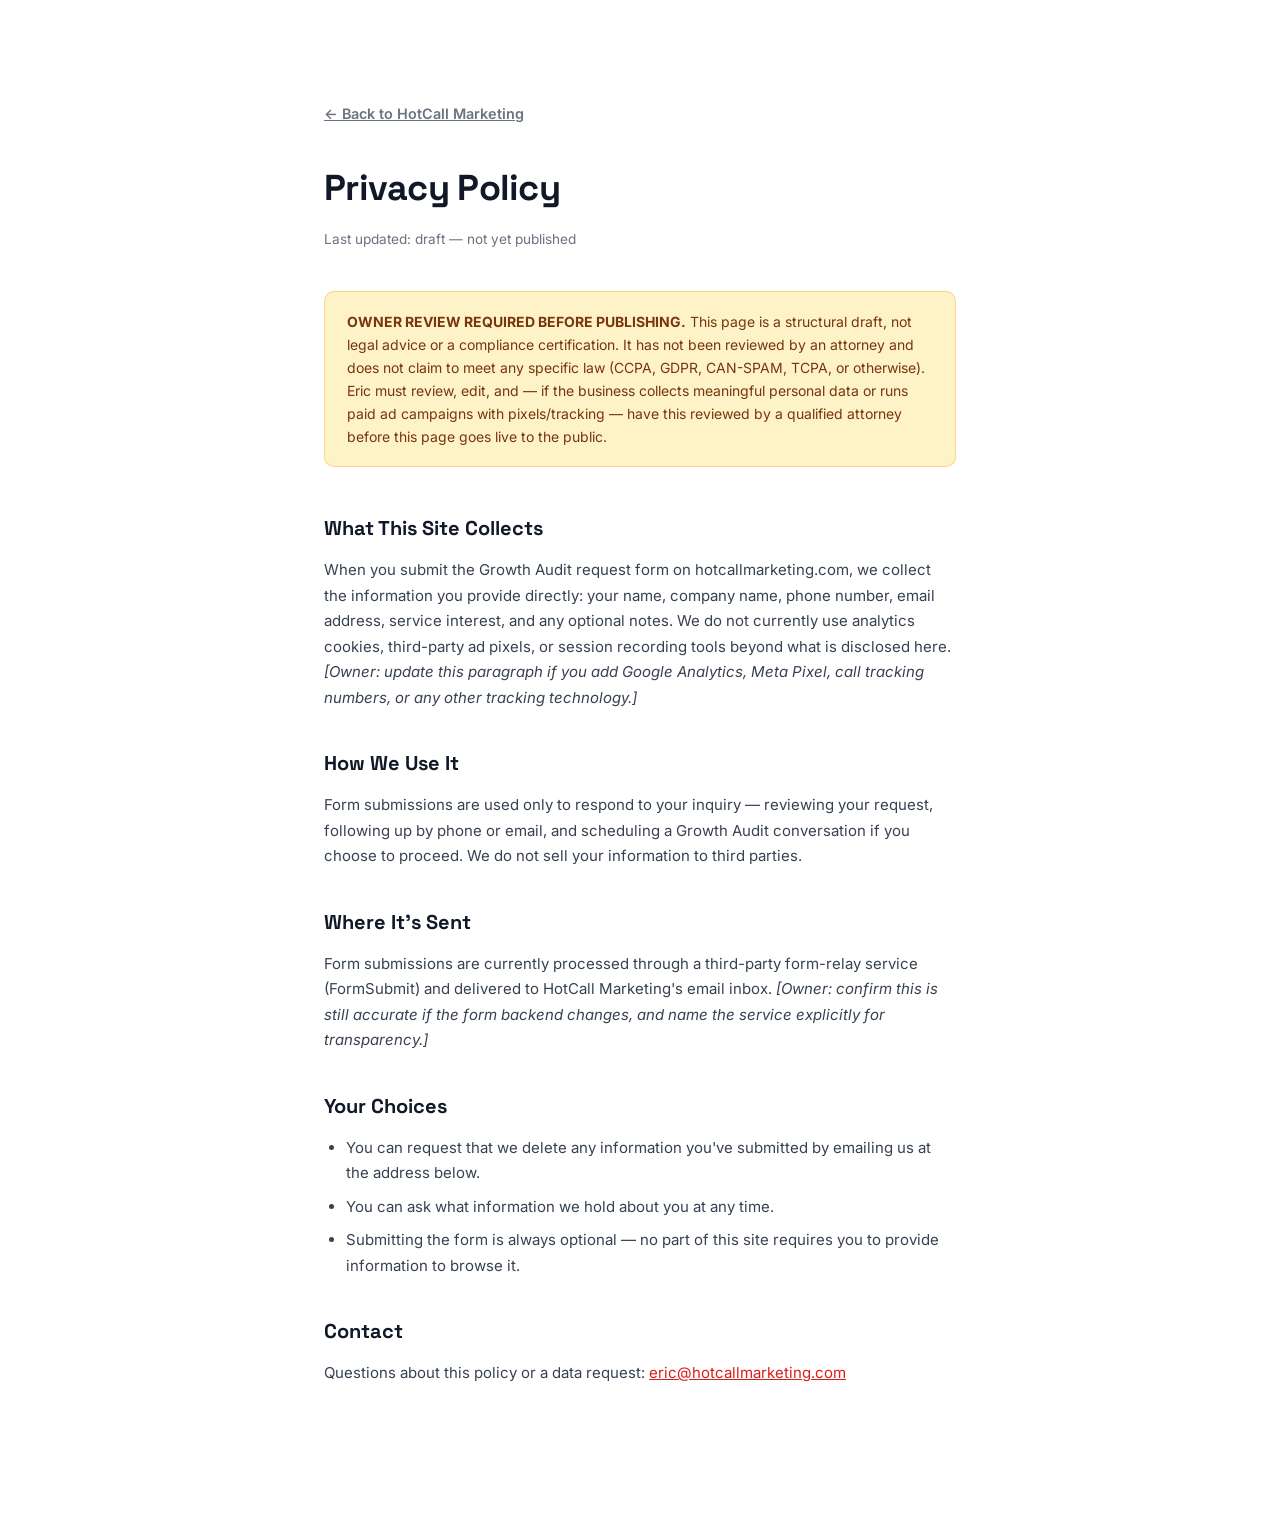
==== privacy.html @ f1334068 "fix: critical launch-blocking bugs - Hero badge now matches FAQ revenue range ($500K-$20M/yr, was $1" ====
<!DOCTYPE html>
<html lang="en">
<head>
<meta charset="UTF-8">
<meta name="viewport" content="width=device-width, initial-scale=1.0">
<meta name="robots" content="noindex">
<title>Privacy Policy | HotCall Marketing</title>
<link rel="icon" type="image/svg+xml" href="/favicon.svg">
<link rel="preconnect" href="https://fonts.googleapis.com">
<link href="https://fonts.googleapis.com/css2?family=Inter:ital,wght@0,400;0,500;0,600;0,700;0,800;0,900;1,400&family=Space+Grotesk:wght@500;600;700&display=swap" rel="stylesheet">
<style>
*,*::before,*::after{box-sizing:border-box;margin:0;padding:0}
body{font-family:'Inter',system-ui,sans-serif;color:#374151;line-height:1.7;background:#fff}
.wrap{max-width:760px;margin:0 auto;padding:100px 5% 120px}
a{color:#D91E18}
.back{display:inline-block;margin-bottom:32px;font-size:0.9rem;font-weight:600;color:#6B7280}
h1{font-family:'Space Grotesk','Inter',system-ui,sans-serif;font-size:2.25rem;font-weight:700;color:#111827;margin-bottom:8px;letter-spacing:-0.02em}
.updated{font-size:0.85rem;color:#6B7280;margin-bottom:40px}
.review-note{background:#FEF3C7;border:1px solid rgba(245,158,11,0.35);border-radius:10px;padding:18px 22px;font-size:0.875rem;color:#78350F;margin-bottom:44px;line-height:1.65}
h2{font-family:'Space Grotesk','Inter',system-ui,sans-serif;font-size:1.25rem;font-weight:700;color:#111827;margin:36px 0 12px}
p{margin-bottom:14px;font-size:0.9375rem;color:#374151}
ul{margin:0 0 14px 22px}
li{margin-bottom:8px;font-size:0.9375rem}
</style>
</head>
<body>
<div class="wrap">
  <a href="/" class="back">← Back to HotCall Marketing</a>
  <h1>Privacy Policy</h1>
  <p class="updated">Last updated: draft — not yet published</p>

  <div class="review-note">
    <strong>OWNER REVIEW REQUIRED BEFORE PUBLISHING.</strong> This page is a structural draft, not legal advice or a compliance certification. It has not been reviewed by an attorney and does not claim to meet any specific law (CCPA, GDPR, CAN-SPAM, TCPA, or otherwise). Eric must review, edit, and — if the business collects meaningful personal data or runs paid ad campaigns with pixels/tracking — have this reviewed by a qualified attorney before this page goes live to the public.
  </div>

  <h2>What This Site Collects</h2>
  <p>When you submit the Growth Audit request form on hotcallmarketing.com, we collect the information you provide directly: your name, company name, phone number, email address, service interest, and any optional notes. We do not currently use analytics cookies, third-party ad pixels, or session recording tools beyond what is disclosed here. <em>[Owner: update this paragraph if you add Google Analytics, Meta Pixel, call tracking numbers, or any other tracking technology.]</em></p>

  <h2>How We Use It</h2>
  <p>Form submissions are used only to respond to your inquiry — reviewing your request, following up by phone or email, and scheduling a Growth Audit conversation if you choose to proceed. We do not sell your information to third parties.</p>

  <h2>Where It's Sent</h2>
  <p>Form submissions are currently processed through a third-party form-relay service (FormSubmit) and delivered to HotCall Marketing's email inbox. <em>[Owner: confirm this is still accurate if the form backend changes, and name the service explicitly for transparency.]</em></p>

  <h2>Your Choices</h2>
  <ul>
    <li>You can request that we delete any information you've submitted by emailing us at the address below.</li>
    <li>You can ask what information we hold about you at any time.</li>
    <li>Submitting the form is always optional — no part of this site requires you to provide information to browse it.</li>
  </ul>

  <h2>Contact</h2>
  <p>Questions about this policy or a data request: <a href="mailto:eric@hotcallmarketing.com">eric@hotcallmarketing.com</a></p>
</div>
</body>
</html>
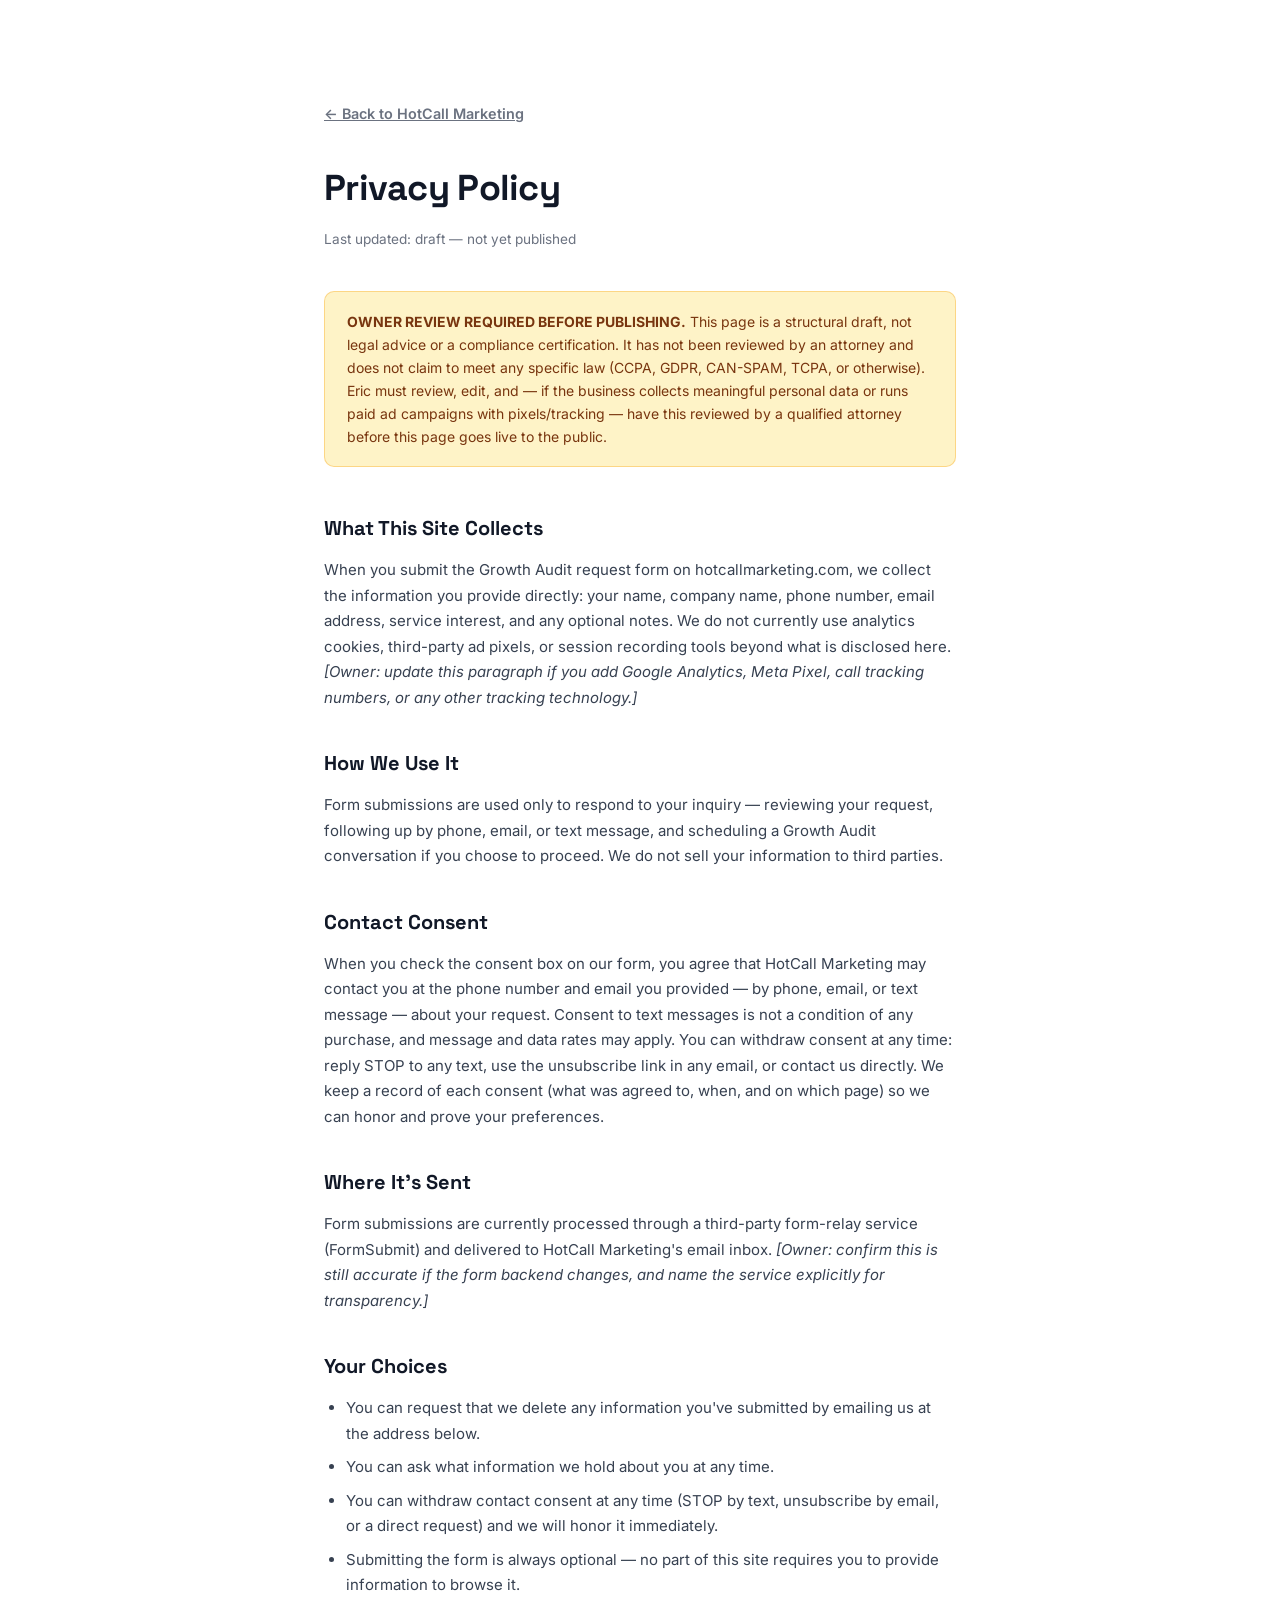
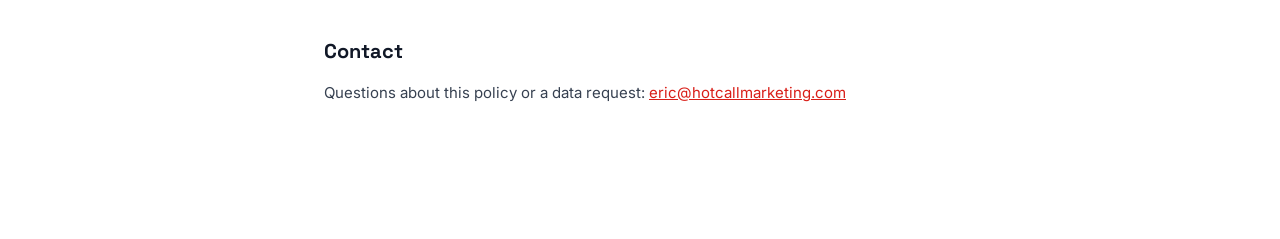
==== commit 1a949368: "feat: contact-consent layer + edge security headers - Required consent checkbox on the Growth Audit " ====
--- a/privacy.html
+++ b/privacy.html
@@ -37,7 +37,10 @@
   <p>When you submit the Growth Audit request form on hotcallmarketing.com, we collect the information you provide directly: your name, company name, phone number, email address, service interest, and any optional notes. We do not currently use analytics cookies, third-party ad pixels, or session recording tools beyond what is disclosed here. <em>[Owner: update this paragraph if you add Google Analytics, Meta Pixel, call tracking numbers, or any other tracking technology.]</em></p>
 
   <h2>How We Use It</h2>
-  <p>Form submissions are used only to respond to your inquiry — reviewing your request, following up by phone or email, and scheduling a Growth Audit conversation if you choose to proceed. We do not sell your information to third parties.</p>
+  <p>Form submissions are used only to respond to your inquiry — reviewing your request, following up by phone, email, or text message, and scheduling a Growth Audit conversation if you choose to proceed. We do not sell your information to third parties.</p>
+
+  <h2>Contact Consent</h2>
+  <p>When you check the consent box on our form, you agree that HotCall Marketing may contact you at the phone number and email you provided — by phone, email, or text message — about your request. Consent to text messages is not a condition of any purchase, and message and data rates may apply. You can withdraw consent at any time: reply STOP to any text, use the unsubscribe link in any email, or contact us directly. We keep a record of each consent (what was agreed to, when, and on which page) so we can honor and prove your preferences.</p>
 
   <h2>Where It's Sent</h2>
   <p>Form submissions are currently processed through a third-party form-relay service (FormSubmit) and delivered to HotCall Marketing's email inbox. <em>[Owner: confirm this is still accurate if the form backend changes, and name the service explicitly for transparency.]</em></p>
@@ -46,6 +49,7 @@
   <ul>
     <li>You can request that we delete any information you've submitted by emailing us at the address below.</li>
     <li>You can ask what information we hold about you at any time.</li>
+    <li>You can withdraw contact consent at any time (STOP by text, unsubscribe by email, or a direct request) and we will honor it immediately.</li>
     <li>Submitting the form is always optional — no part of this site requires you to provide information to browse it.</li>
   </ul>
 
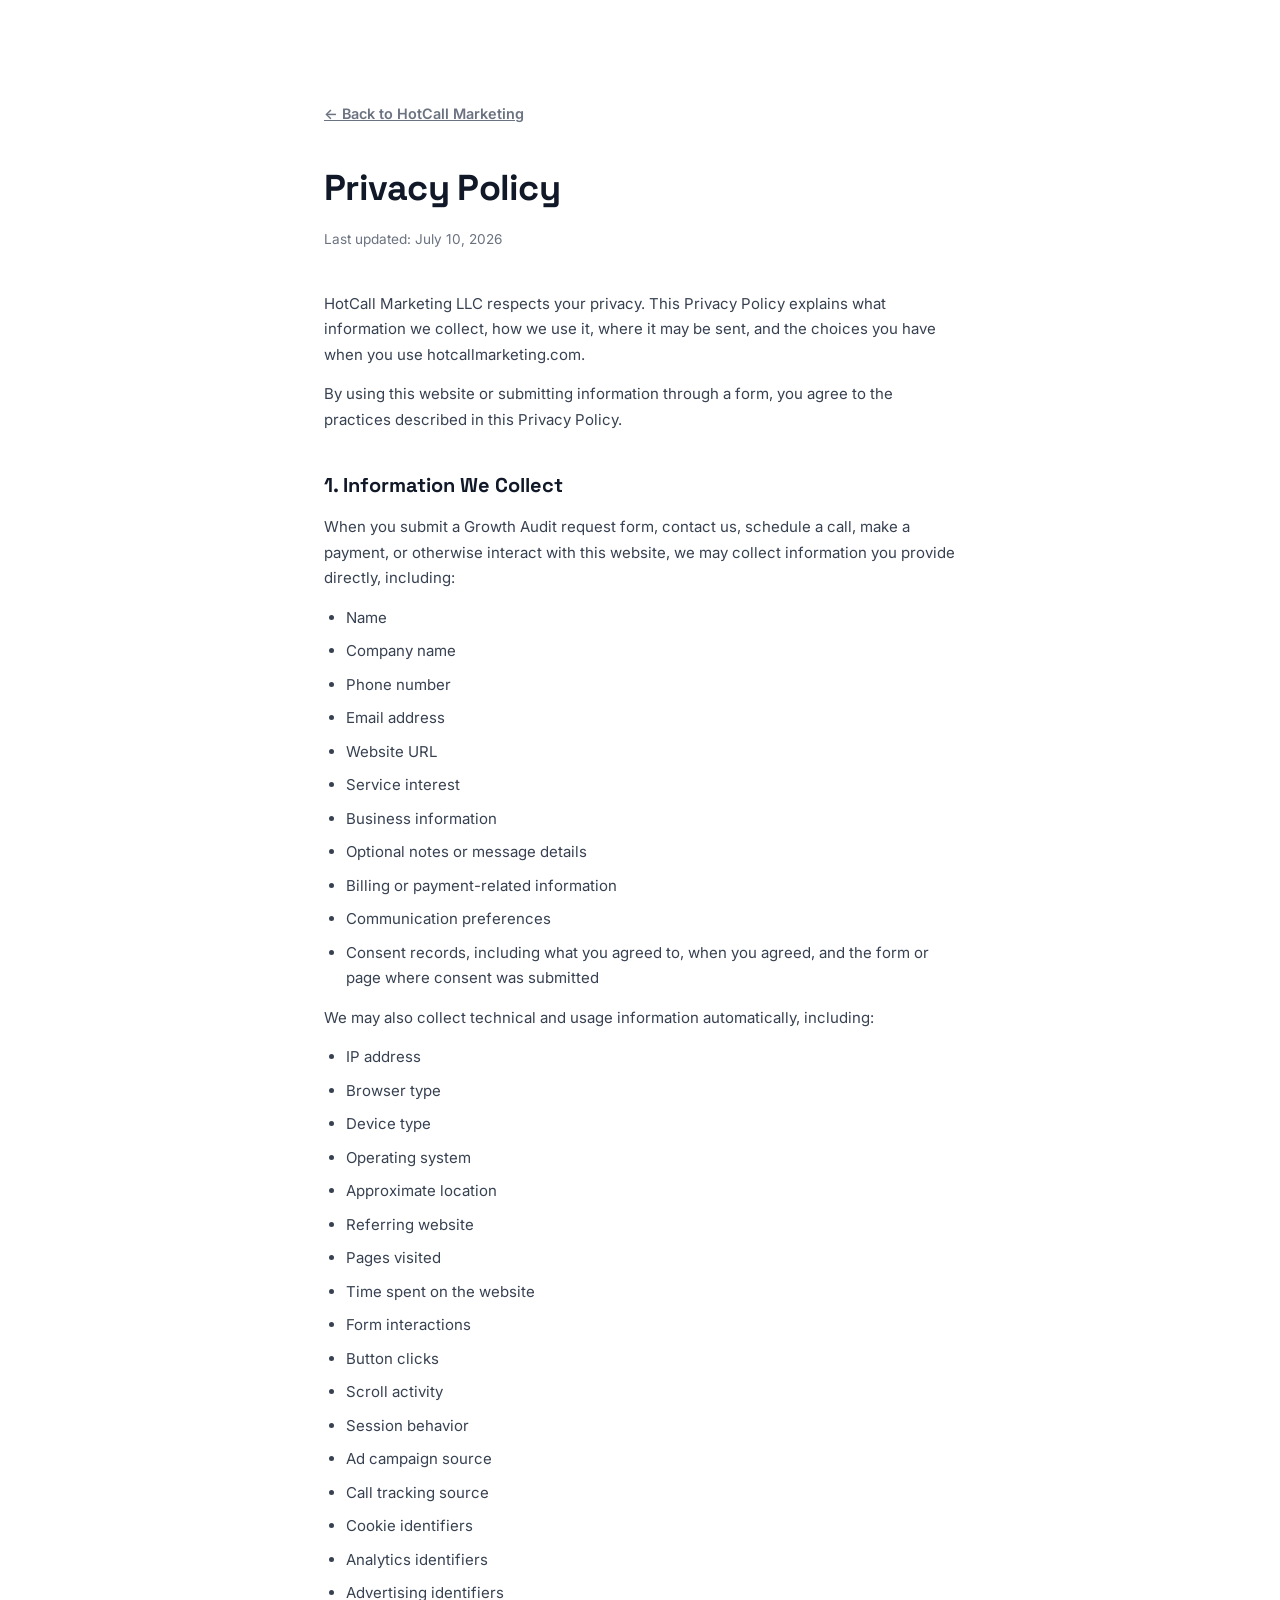
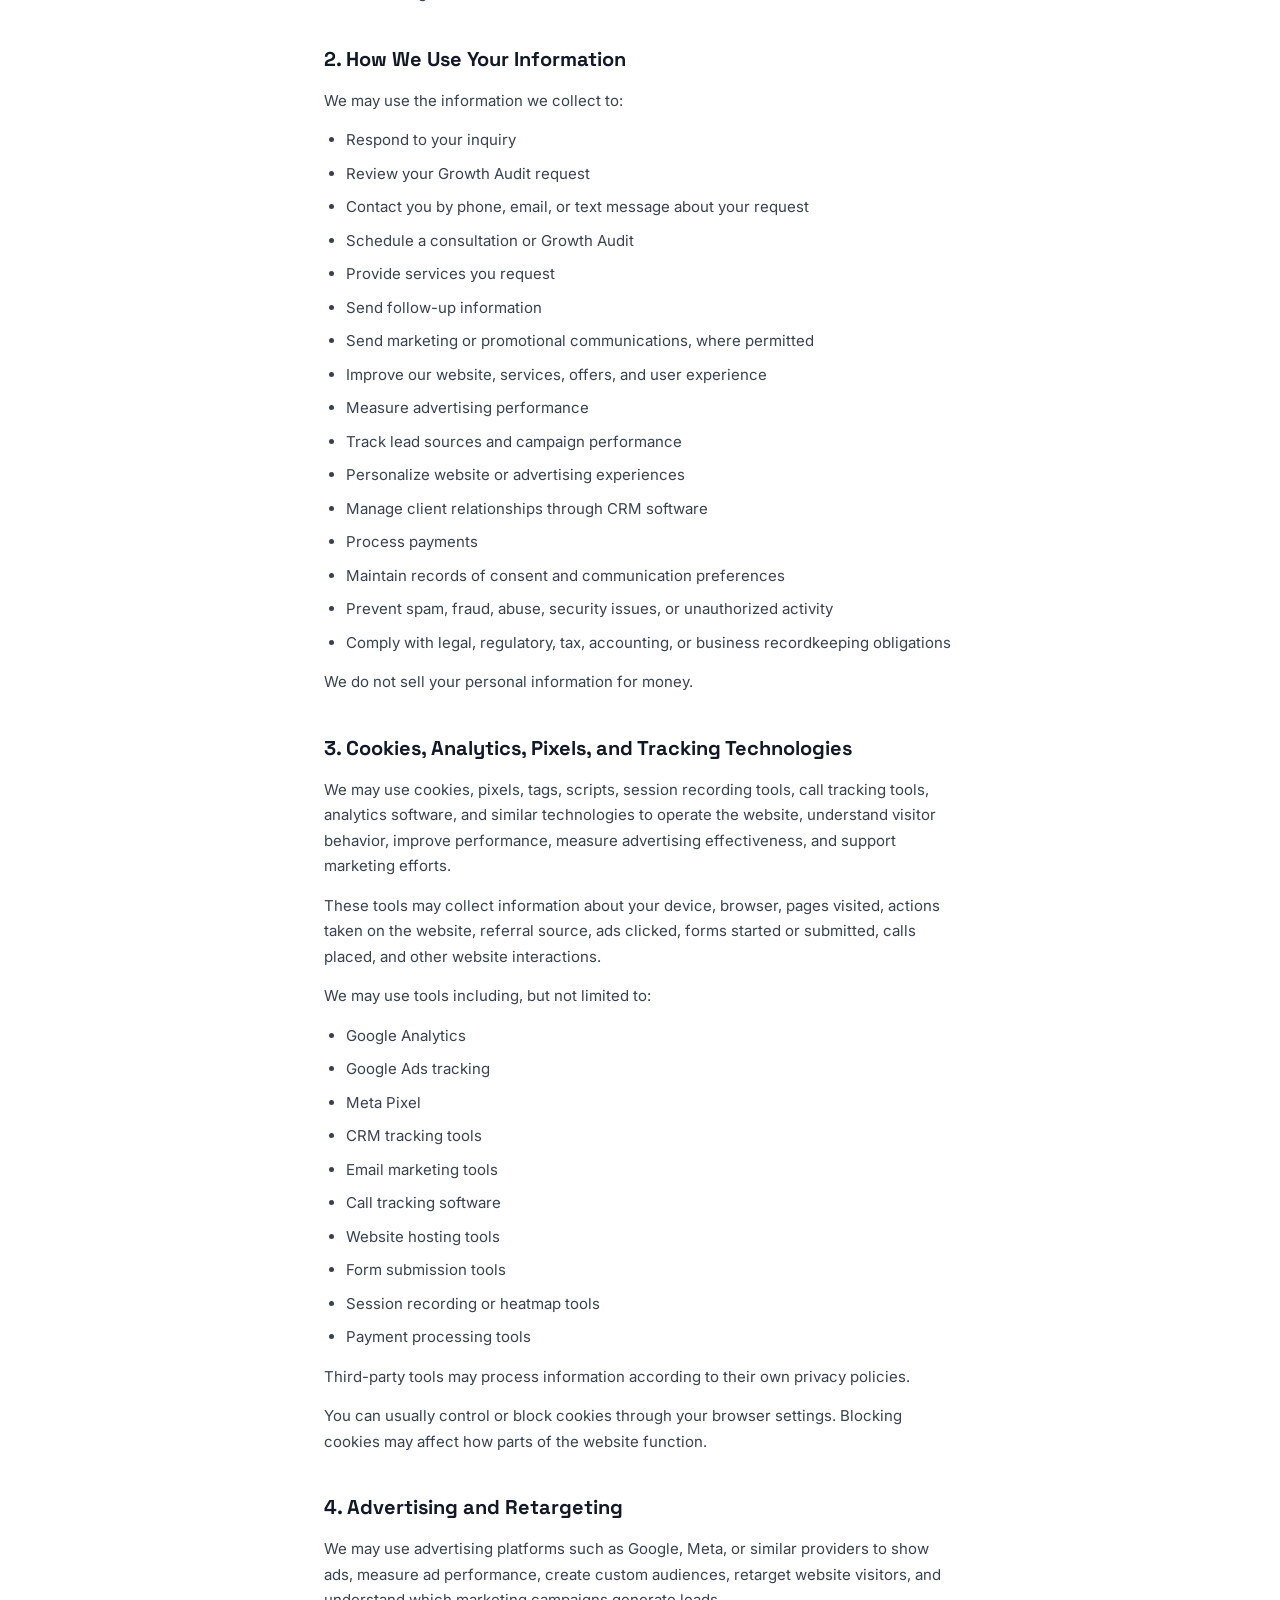
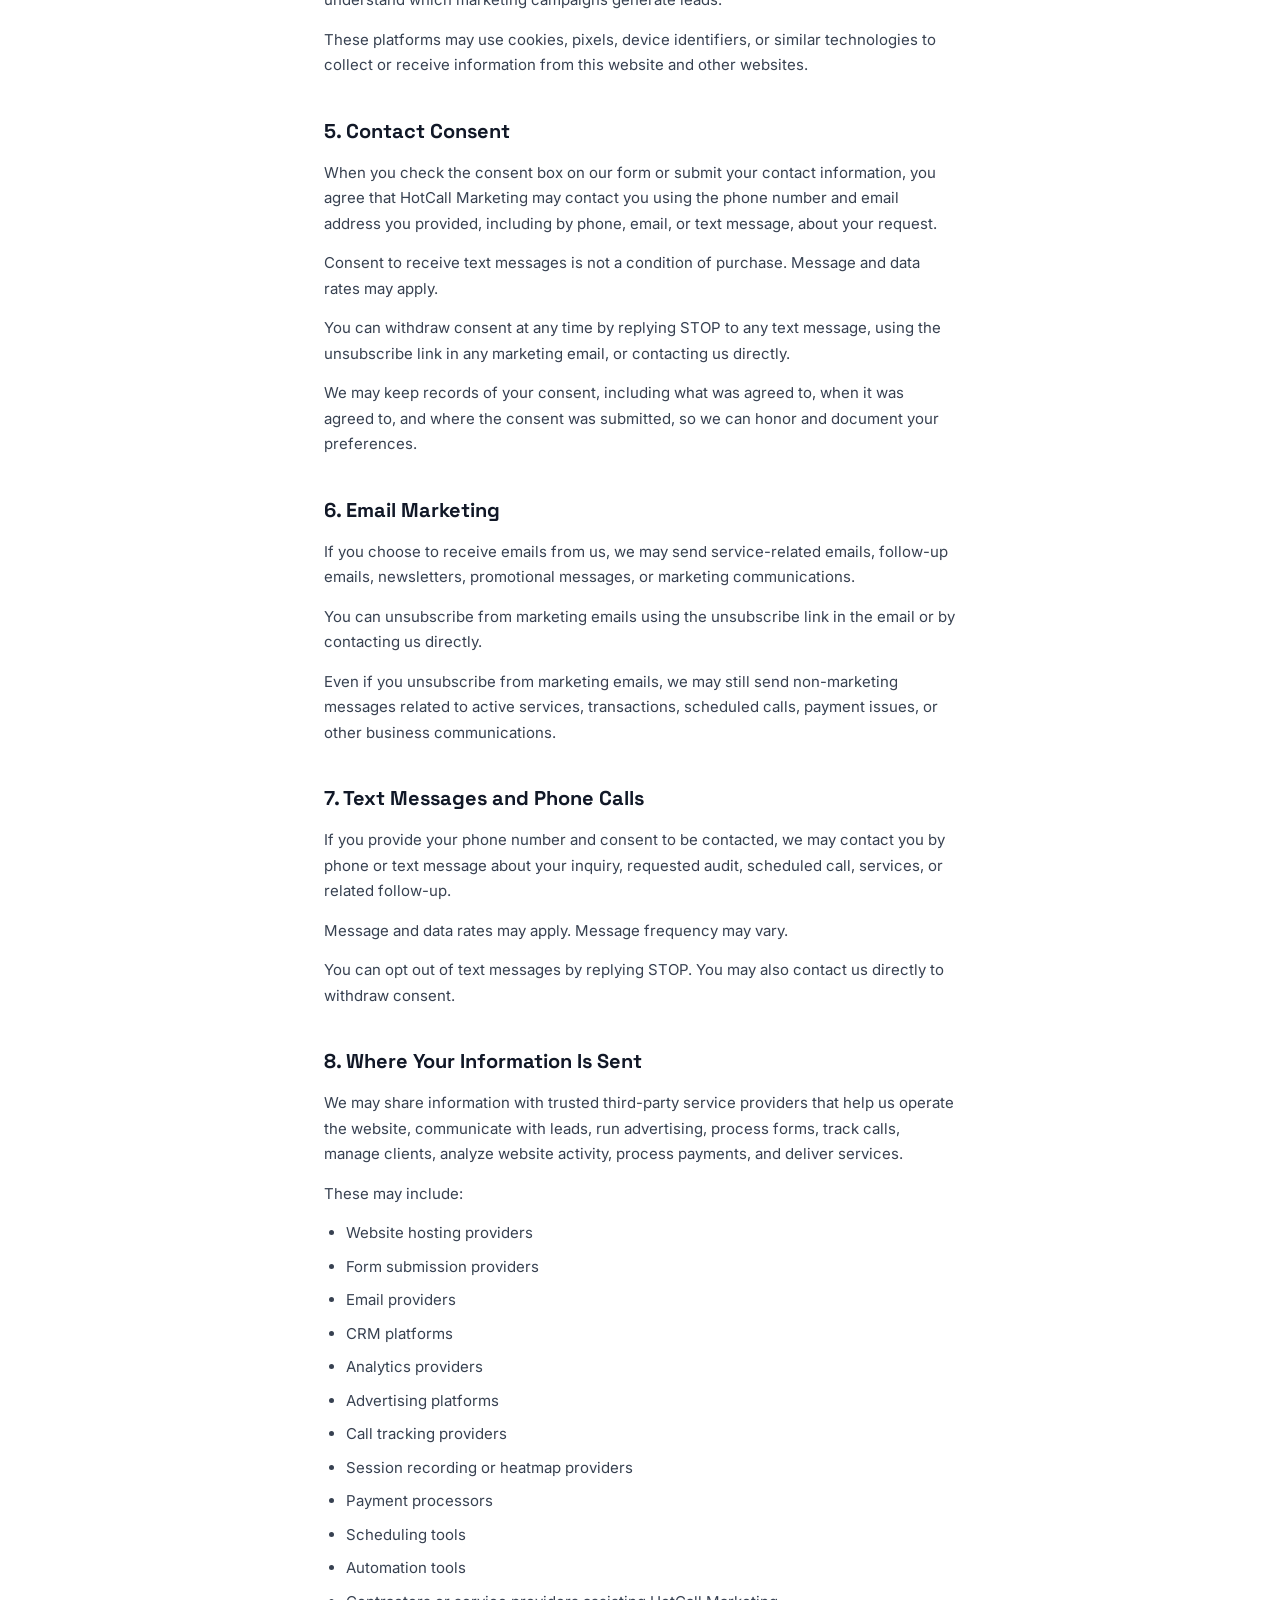
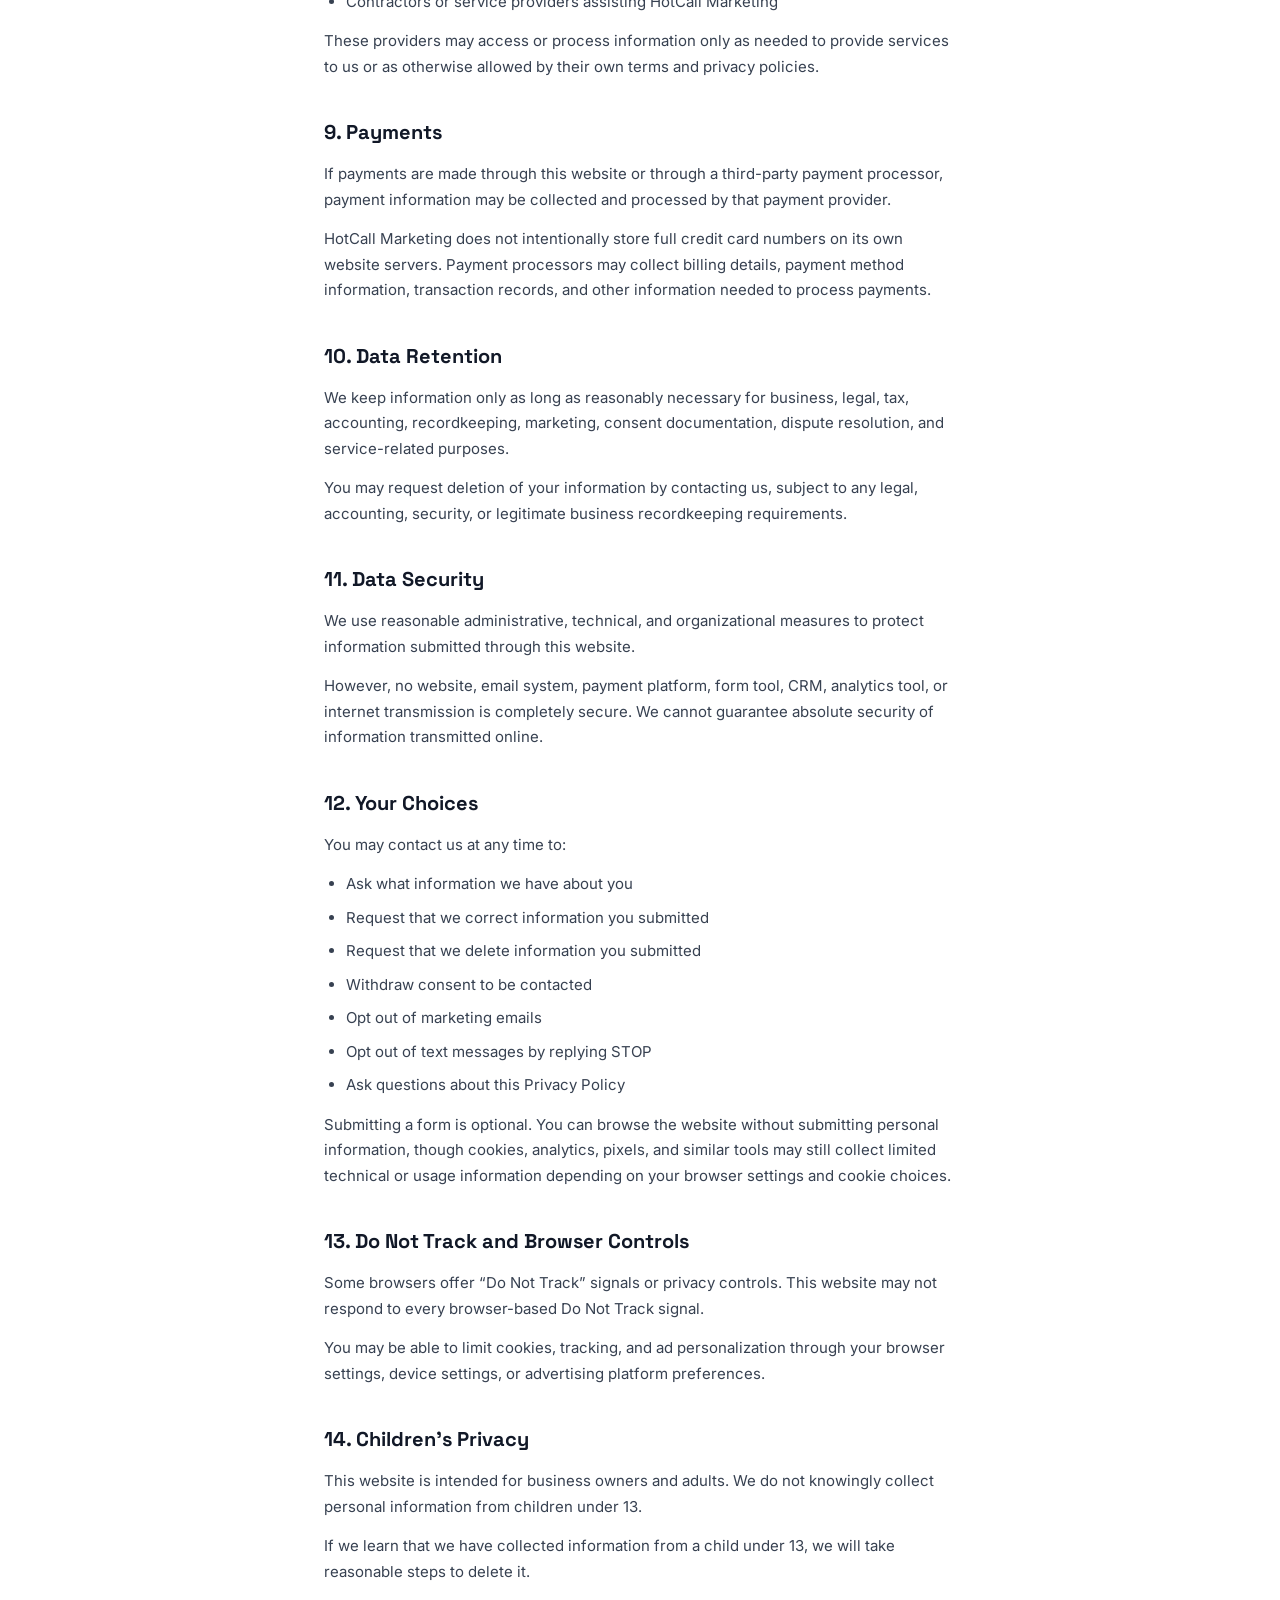
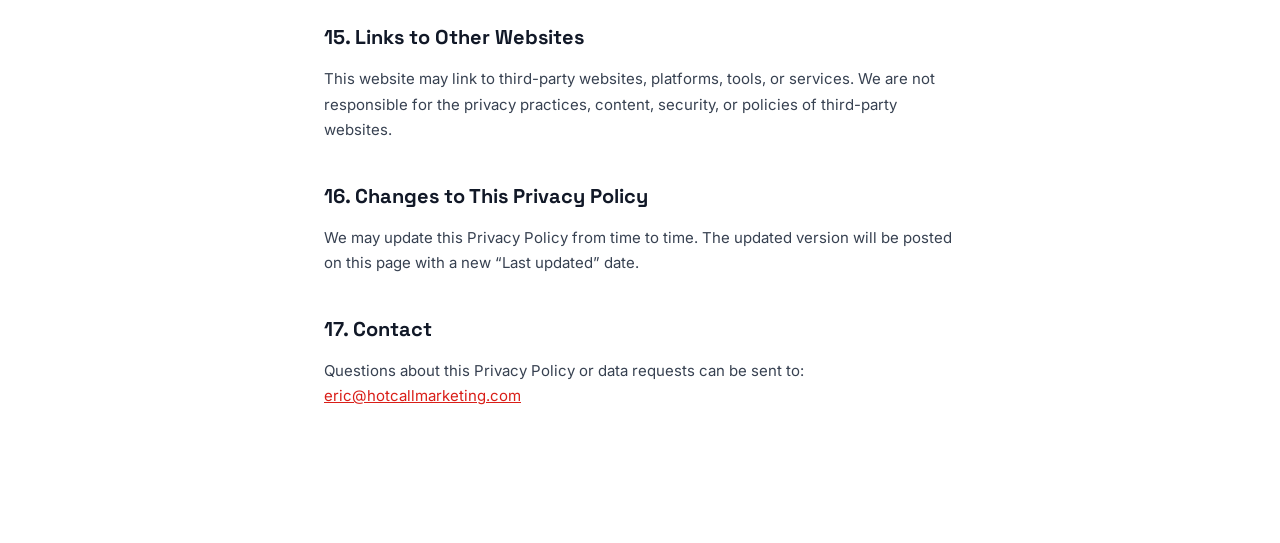
==== commit be177c85: "feat: publish final Privacy Policy, Terms of Service, and consent copy - Privacy Policy: full replac" ====
--- a/privacy.html
+++ b/privacy.html
@@ -3,7 +3,6 @@
 <head>
 <meta charset="UTF-8">
 <meta name="viewport" content="width=device-width, initial-scale=1.0">
-<meta name="robots" content="noindex">
 <title>Privacy Policy | HotCall Marketing</title>
 <link rel="icon" type="image/svg+xml" href="/favicon.svg">
 <link rel="preconnect" href="https://fonts.googleapis.com">
@@ -16,7 +15,6 @@
 .back{display:inline-block;margin-bottom:32px;font-size:0.9rem;font-weight:600;color:#6B7280}
 h1{font-family:'Space Grotesk','Inter',system-ui,sans-serif;font-size:2.25rem;font-weight:700;color:#111827;margin-bottom:8px;letter-spacing:-0.02em}
 .updated{font-size:0.85rem;color:#6B7280;margin-bottom:40px}
-.review-note{background:#FEF3C7;border:1px solid rgba(245,158,11,0.35);border-radius:10px;padding:18px 22px;font-size:0.875rem;color:#78350F;margin-bottom:44px;line-height:1.65}
 h2{font-family:'Space Grotesk','Inter',system-ui,sans-serif;font-size:1.25rem;font-weight:700;color:#111827;margin:36px 0 12px}
 p{margin-bottom:14px;font-size:0.9375rem;color:#374151}
 ul{margin:0 0 14px 22px}
@@ -27,34 +25,168 @@
 <div class="wrap">
   <a href="/" class="back">← Back to HotCall Marketing</a>
   <h1>Privacy Policy</h1>
-  <p class="updated">Last updated: draft — not yet published</p>
+  <p class="updated">Last updated: July 10, 2026</p>
 
-  <div class="review-note">
-    <strong>OWNER REVIEW REQUIRED BEFORE PUBLISHING.</strong> This page is a structural draft, not legal advice or a compliance certification. It has not been reviewed by an attorney and does not claim to meet any specific law (CCPA, GDPR, CAN-SPAM, TCPA, or otherwise). Eric must review, edit, and — if the business collects meaningful personal data or runs paid ad campaigns with pixels/tracking — have this reviewed by a qualified attorney before this page goes live to the public.
-  </div>
+  <p>HotCall Marketing LLC respects your privacy. This Privacy Policy explains what information we collect, how we use it, where it may be sent, and the choices you have when you use hotcallmarketing.com.</p>
+  <p>By using this website or submitting information through a form, you agree to the practices described in this Privacy Policy.</p>
 
-  <h2>What This Site Collects</h2>
-  <p>When you submit the Growth Audit request form on hotcallmarketing.com, we collect the information you provide directly: your name, company name, phone number, email address, service interest, and any optional notes. We do not currently use analytics cookies, third-party ad pixels, or session recording tools beyond what is disclosed here. <em>[Owner: update this paragraph if you add Google Analytics, Meta Pixel, call tracking numbers, or any other tracking technology.]</em></p>
-
-  <h2>How We Use It</h2>
-  <p>Form submissions are used only to respond to your inquiry — reviewing your request, following up by phone, email, or text message, and scheduling a Growth Audit conversation if you choose to proceed. We do not sell your information to third parties.</p>
-
-  <h2>Contact Consent</h2>
-  <p>When you check the consent box on our form, you agree that HotCall Marketing may contact you at the phone number and email you provided — by phone, email, or text message — about your request. Consent to text messages is not a condition of any purchase, and message and data rates may apply. You can withdraw consent at any time: reply STOP to any text, use the unsubscribe link in any email, or contact us directly. We keep a record of each consent (what was agreed to, when, and on which page) so we can honor and prove your preferences.</p>
-
-  <h2>Where It's Sent</h2>
-  <p>Form submissions are currently processed through a third-party form-relay service (FormSubmit) and delivered to HotCall Marketing's email inbox. <em>[Owner: confirm this is still accurate if the form backend changes, and name the service explicitly for transparency.]</em></p>
-
-  <h2>Your Choices</h2>
+  <h2>1. Information We Collect</h2>
+  <p>When you submit a Growth Audit request form, contact us, schedule a call, make a payment, or otherwise interact with this website, we may collect information you provide directly, including:</p>
   <ul>
-    <li>You can request that we delete any information you've submitted by emailing us at the address below.</li>
-    <li>You can ask what information we hold about you at any time.</li>
-    <li>You can withdraw contact consent at any time (STOP by text, unsubscribe by email, or a direct request) and we will honor it immediately.</li>
-    <li>Submitting the form is always optional — no part of this site requires you to provide information to browse it.</li>
+    <li>Name</li>
+    <li>Company name</li>
+    <li>Phone number</li>
+    <li>Email address</li>
+    <li>Website URL</li>
+    <li>Service interest</li>
+    <li>Business information</li>
+    <li>Optional notes or message details</li>
+    <li>Billing or payment-related information</li>
+    <li>Communication preferences</li>
+    <li>Consent records, including what you agreed to, when you agreed, and the form or page where consent was submitted</li>
+  </ul>
+  <p>We may also collect technical and usage information automatically, including:</p>
+  <ul>
+    <li>IP address</li>
+    <li>Browser type</li>
+    <li>Device type</li>
+    <li>Operating system</li>
+    <li>Approximate location</li>
+    <li>Referring website</li>
+    <li>Pages visited</li>
+    <li>Time spent on the website</li>
+    <li>Form interactions</li>
+    <li>Button clicks</li>
+    <li>Scroll activity</li>
+    <li>Session behavior</li>
+    <li>Ad campaign source</li>
+    <li>Call tracking source</li>
+    <li>Cookie identifiers</li>
+    <li>Analytics identifiers</li>
+    <li>Advertising identifiers</li>
   </ul>
 
-  <h2>Contact</h2>
-  <p>Questions about this policy or a data request: <a href="mailto:eric@hotcallmarketing.com">eric@hotcallmarketing.com</a></p>
+  <h2>2. How We Use Your Information</h2>
+  <p>We may use the information we collect to:</p>
+  <ul>
+    <li>Respond to your inquiry</li>
+    <li>Review your Growth Audit request</li>
+    <li>Contact you by phone, email, or text message about your request</li>
+    <li>Schedule a consultation or Growth Audit</li>
+    <li>Provide services you request</li>
+    <li>Send follow-up information</li>
+    <li>Send marketing or promotional communications, where permitted</li>
+    <li>Improve our website, services, offers, and user experience</li>
+    <li>Measure advertising performance</li>
+    <li>Track lead sources and campaign performance</li>
+    <li>Personalize website or advertising experiences</li>
+    <li>Manage client relationships through CRM software</li>
+    <li>Process payments</li>
+    <li>Maintain records of consent and communication preferences</li>
+    <li>Prevent spam, fraud, abuse, security issues, or unauthorized activity</li>
+    <li>Comply with legal, regulatory, tax, accounting, or business recordkeeping obligations</li>
+  </ul>
+  <p>We do not sell your personal information for money.</p>
+
+  <h2>3. Cookies, Analytics, Pixels, and Tracking Technologies</h2>
+  <p>We may use cookies, pixels, tags, scripts, session recording tools, call tracking tools, analytics software, and similar technologies to operate the website, understand visitor behavior, improve performance, measure advertising effectiveness, and support marketing efforts.</p>
+  <p>These tools may collect information about your device, browser, pages visited, actions taken on the website, referral source, ads clicked, forms started or submitted, calls placed, and other website interactions.</p>
+  <p>We may use tools including, but not limited to:</p>
+  <ul>
+    <li>Google Analytics</li>
+    <li>Google Ads tracking</li>
+    <li>Meta Pixel</li>
+    <li>CRM tracking tools</li>
+    <li>Email marketing tools</li>
+    <li>Call tracking software</li>
+    <li>Website hosting tools</li>
+    <li>Form submission tools</li>
+    <li>Session recording or heatmap tools</li>
+    <li>Payment processing tools</li>
+  </ul>
+  <p>Third-party tools may process information according to their own privacy policies.</p>
+  <p>You can usually control or block cookies through your browser settings. Blocking cookies may affect how parts of the website function.</p>
+
+  <h2>4. Advertising and Retargeting</h2>
+  <p>We may use advertising platforms such as Google, Meta, or similar providers to show ads, measure ad performance, create custom audiences, retarget website visitors, and understand which marketing campaigns generate leads.</p>
+  <p>These platforms may use cookies, pixels, device identifiers, or similar technologies to collect or receive information from this website and other websites.</p>
+
+  <h2>5. Contact Consent</h2>
+  <p>When you check the consent box on our form or submit your contact information, you agree that HotCall Marketing may contact you using the phone number and email address you provided, including by phone, email, or text message, about your request.</p>
+  <p>Consent to receive text messages is not a condition of purchase. Message and data rates may apply.</p>
+  <p>You can withdraw consent at any time by replying STOP to any text message, using the unsubscribe link in any marketing email, or contacting us directly.</p>
+  <p>We may keep records of your consent, including what was agreed to, when it was agreed to, and where the consent was submitted, so we can honor and document your preferences.</p>
+
+  <h2>6. Email Marketing</h2>
+  <p>If you choose to receive emails from us, we may send service-related emails, follow-up emails, newsletters, promotional messages, or marketing communications.</p>
+  <p>You can unsubscribe from marketing emails using the unsubscribe link in the email or by contacting us directly.</p>
+  <p>Even if you unsubscribe from marketing emails, we may still send non-marketing messages related to active services, transactions, scheduled calls, payment issues, or other business communications.</p>
+
+  <h2>7. Text Messages and Phone Calls</h2>
+  <p>If you provide your phone number and consent to be contacted, we may contact you by phone or text message about your inquiry, requested audit, scheduled call, services, or related follow-up.</p>
+  <p>Message and data rates may apply. Message frequency may vary.</p>
+  <p>You can opt out of text messages by replying STOP. You may also contact us directly to withdraw consent.</p>
+
+  <h2>8. Where Your Information Is Sent</h2>
+  <p>We may share information with trusted third-party service providers that help us operate the website, communicate with leads, run advertising, process forms, track calls, manage clients, analyze website activity, process payments, and deliver services.</p>
+  <p>These may include:</p>
+  <ul>
+    <li>Website hosting providers</li>
+    <li>Form submission providers</li>
+    <li>Email providers</li>
+    <li>CRM platforms</li>
+    <li>Analytics providers</li>
+    <li>Advertising platforms</li>
+    <li>Call tracking providers</li>
+    <li>Session recording or heatmap providers</li>
+    <li>Payment processors</li>
+    <li>Scheduling tools</li>
+    <li>Automation tools</li>
+    <li>Contractors or service providers assisting HotCall Marketing</li>
+  </ul>
+  <p>These providers may access or process information only as needed to provide services to us or as otherwise allowed by their own terms and privacy policies.</p>
+
+  <h2>9. Payments</h2>
+  <p>If payments are made through this website or through a third-party payment processor, payment information may be collected and processed by that payment provider.</p>
+  <p>HotCall Marketing does not intentionally store full credit card numbers on its own website servers. Payment processors may collect billing details, payment method information, transaction records, and other information needed to process payments.</p>
+
+  <h2>10. Data Retention</h2>
+  <p>We keep information only as long as reasonably necessary for business, legal, tax, accounting, recordkeeping, marketing, consent documentation, dispute resolution, and service-related purposes.</p>
+  <p>You may request deletion of your information by contacting us, subject to any legal, accounting, security, or legitimate business recordkeeping requirements.</p>
+
+  <h2>11. Data Security</h2>
+  <p>We use reasonable administrative, technical, and organizational measures to protect information submitted through this website.</p>
+  <p>However, no website, email system, payment platform, form tool, CRM, analytics tool, or internet transmission is completely secure. We cannot guarantee absolute security of information transmitted online.</p>
+
+  <h2>12. Your Choices</h2>
+  <p>You may contact us at any time to:</p>
+  <ul>
+    <li>Ask what information we have about you</li>
+    <li>Request that we correct information you submitted</li>
+    <li>Request that we delete information you submitted</li>
+    <li>Withdraw consent to be contacted</li>
+    <li>Opt out of marketing emails</li>
+    <li>Opt out of text messages by replying STOP</li>
+    <li>Ask questions about this Privacy Policy</li>
+  </ul>
+  <p>Submitting a form is optional. You can browse the website without submitting personal information, though cookies, analytics, pixels, and similar tools may still collect limited technical or usage information depending on your browser settings and cookie choices.</p>
+
+  <h2>13. Do Not Track and Browser Controls</h2>
+  <p>Some browsers offer &ldquo;Do Not Track&rdquo; signals or privacy controls. This website may not respond to every browser-based Do Not Track signal.</p>
+  <p>You may be able to limit cookies, tracking, and ad personalization through your browser settings, device settings, or advertising platform preferences.</p>
+
+  <h2>14. Children&rsquo;s Privacy</h2>
+  <p>This website is intended for business owners and adults. We do not knowingly collect personal information from children under 13.</p>
+  <p>If we learn that we have collected information from a child under 13, we will take reasonable steps to delete it.</p>
+
+  <h2>15. Links to Other Websites</h2>
+  <p>This website may link to third-party websites, platforms, tools, or services. We are not responsible for the privacy practices, content, security, or policies of third-party websites.</p>
+
+  <h2>16. Changes to This Privacy Policy</h2>
+  <p>We may update this Privacy Policy from time to time. The updated version will be posted on this page with a new &ldquo;Last updated&rdquo; date.</p>
+
+  <h2>17. Contact</h2>
+  <p>Questions about this Privacy Policy or data requests can be sent to: <a href="mailto:eric@hotcallmarketing.com">eric@hotcallmarketing.com</a></p>
 </div>
 </body>
 </html>
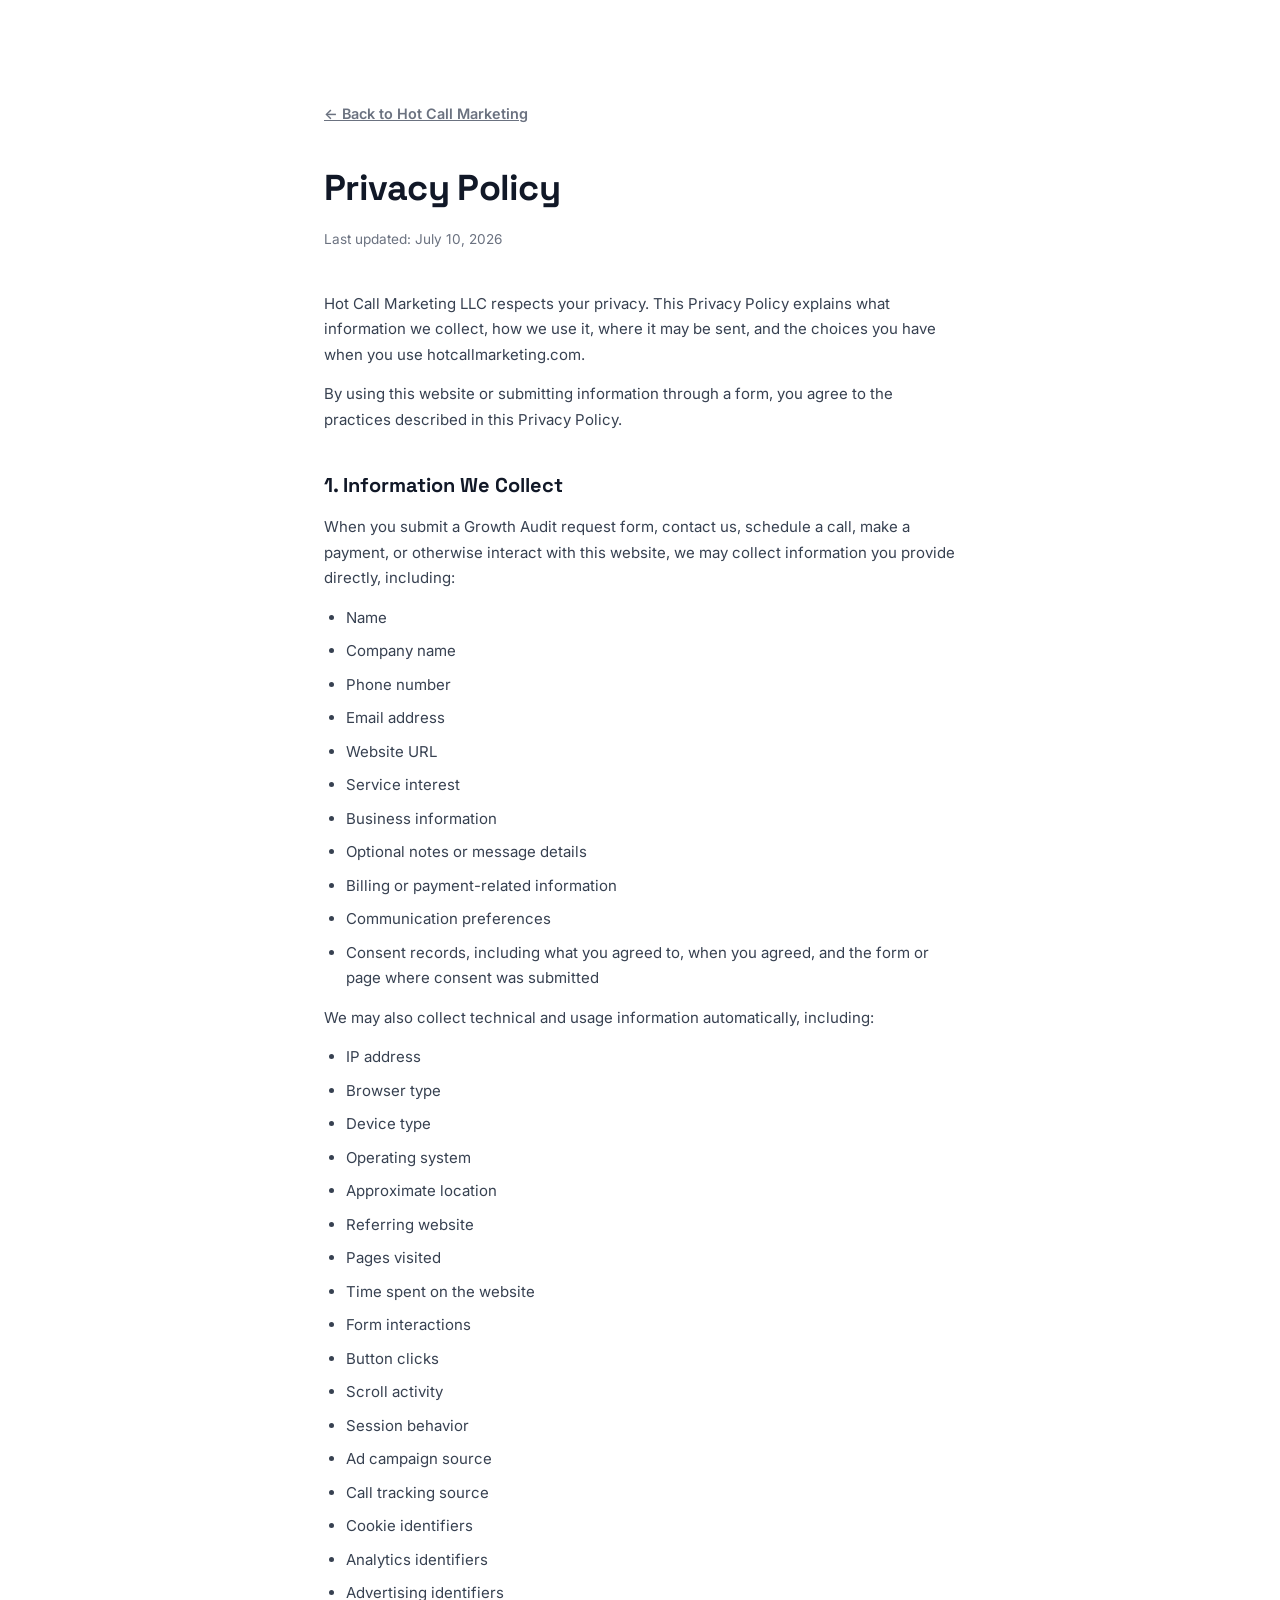
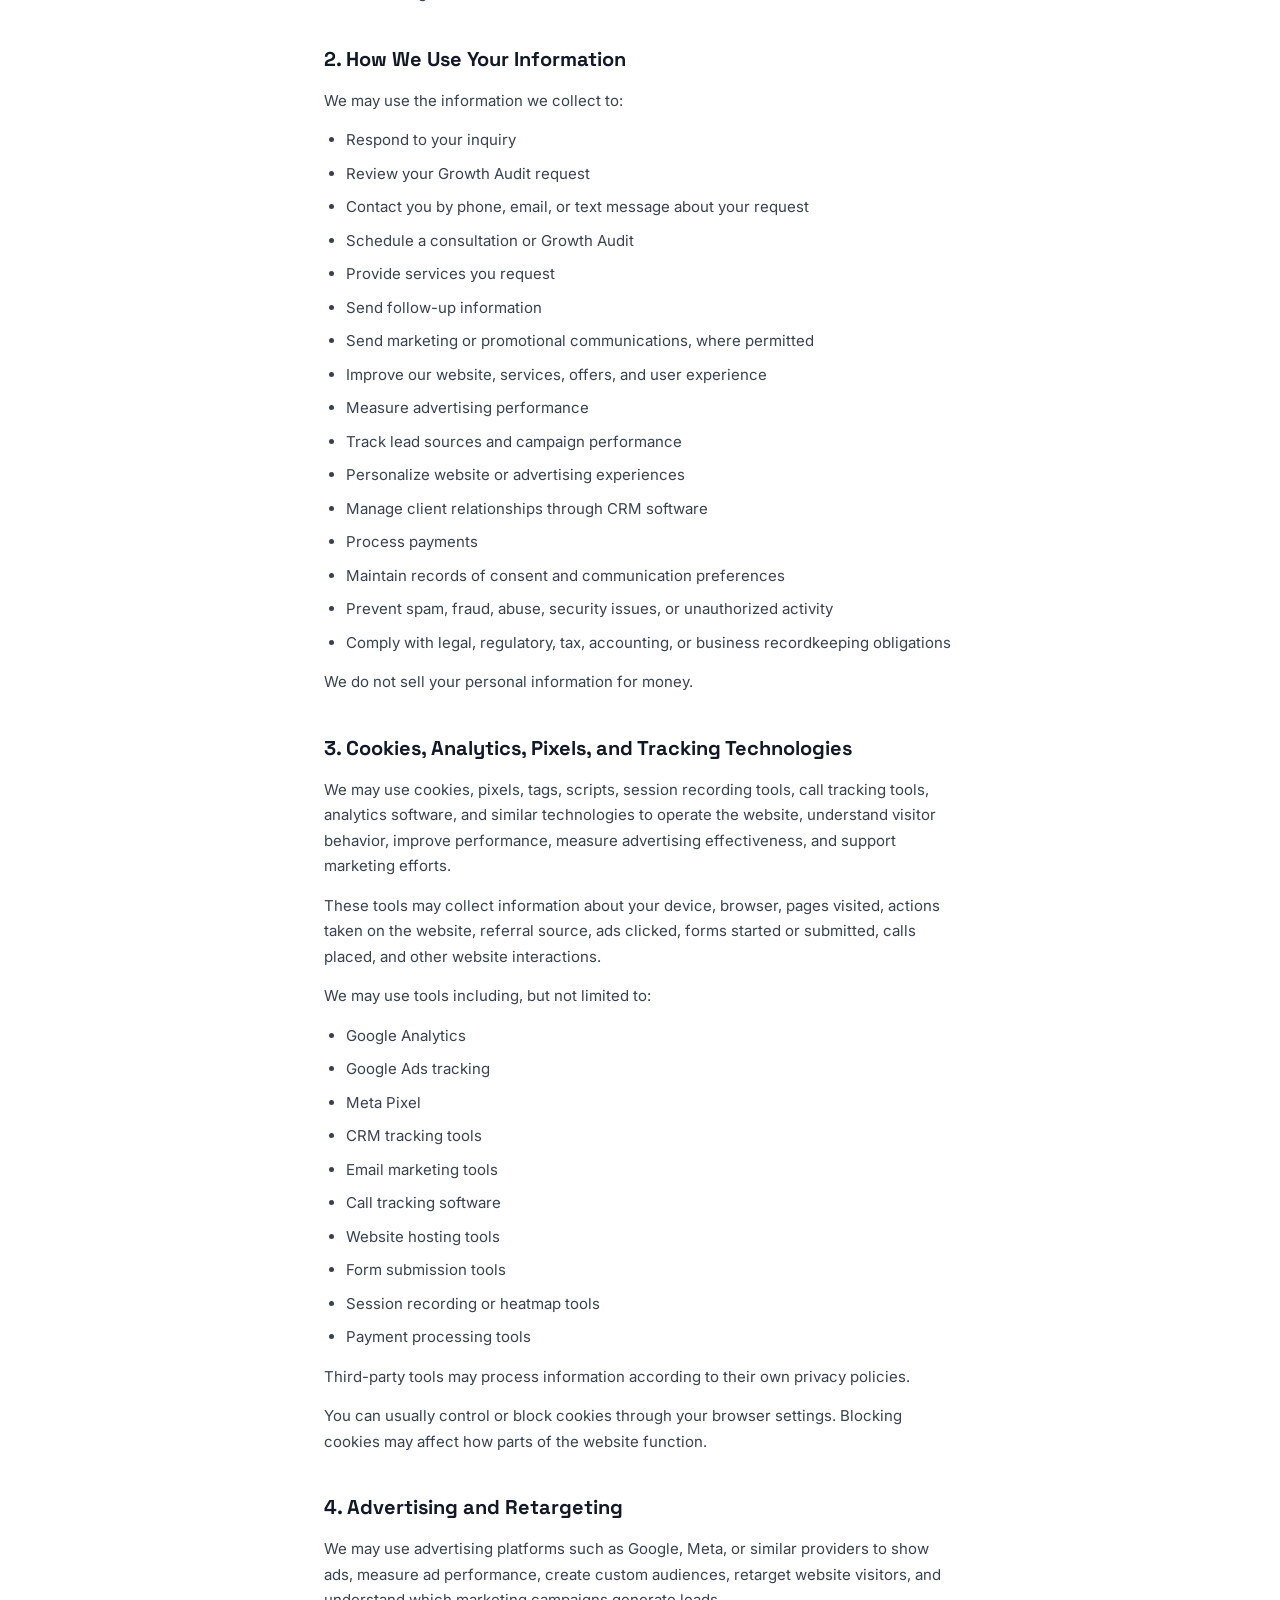
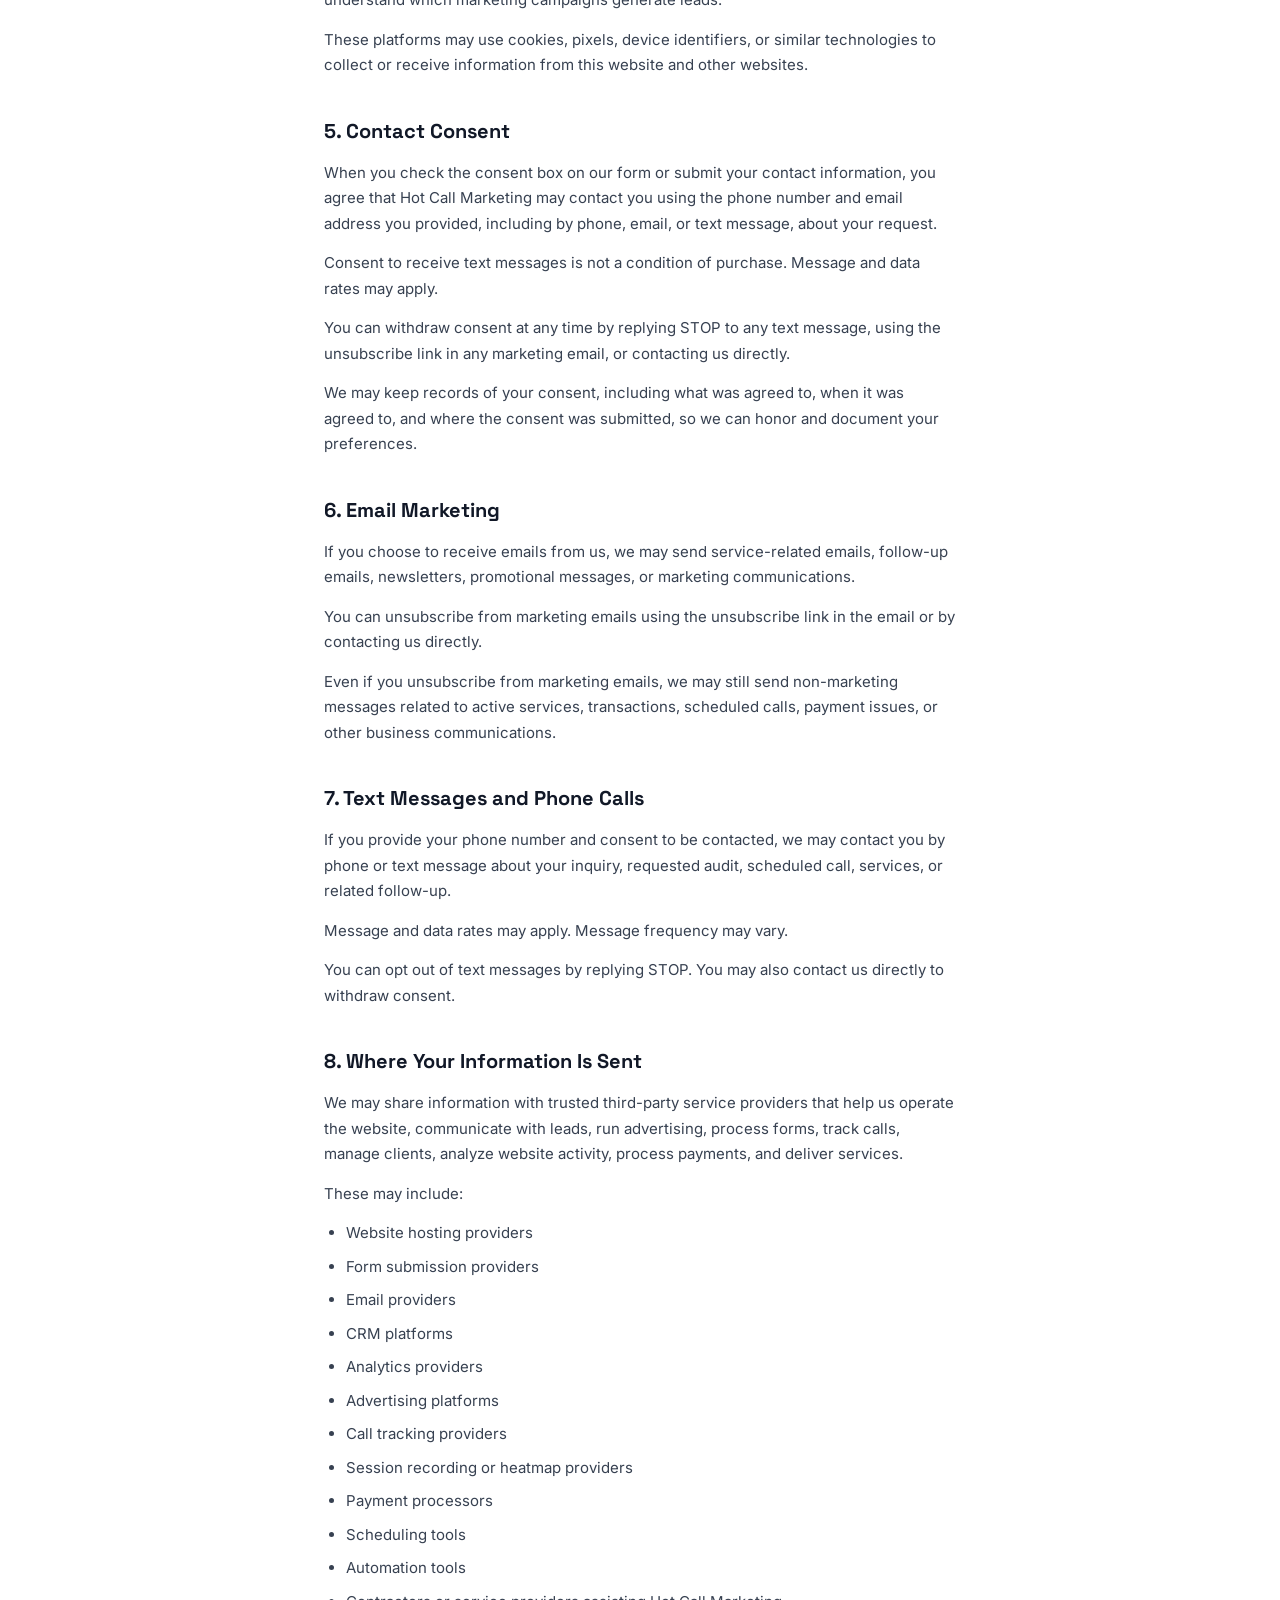
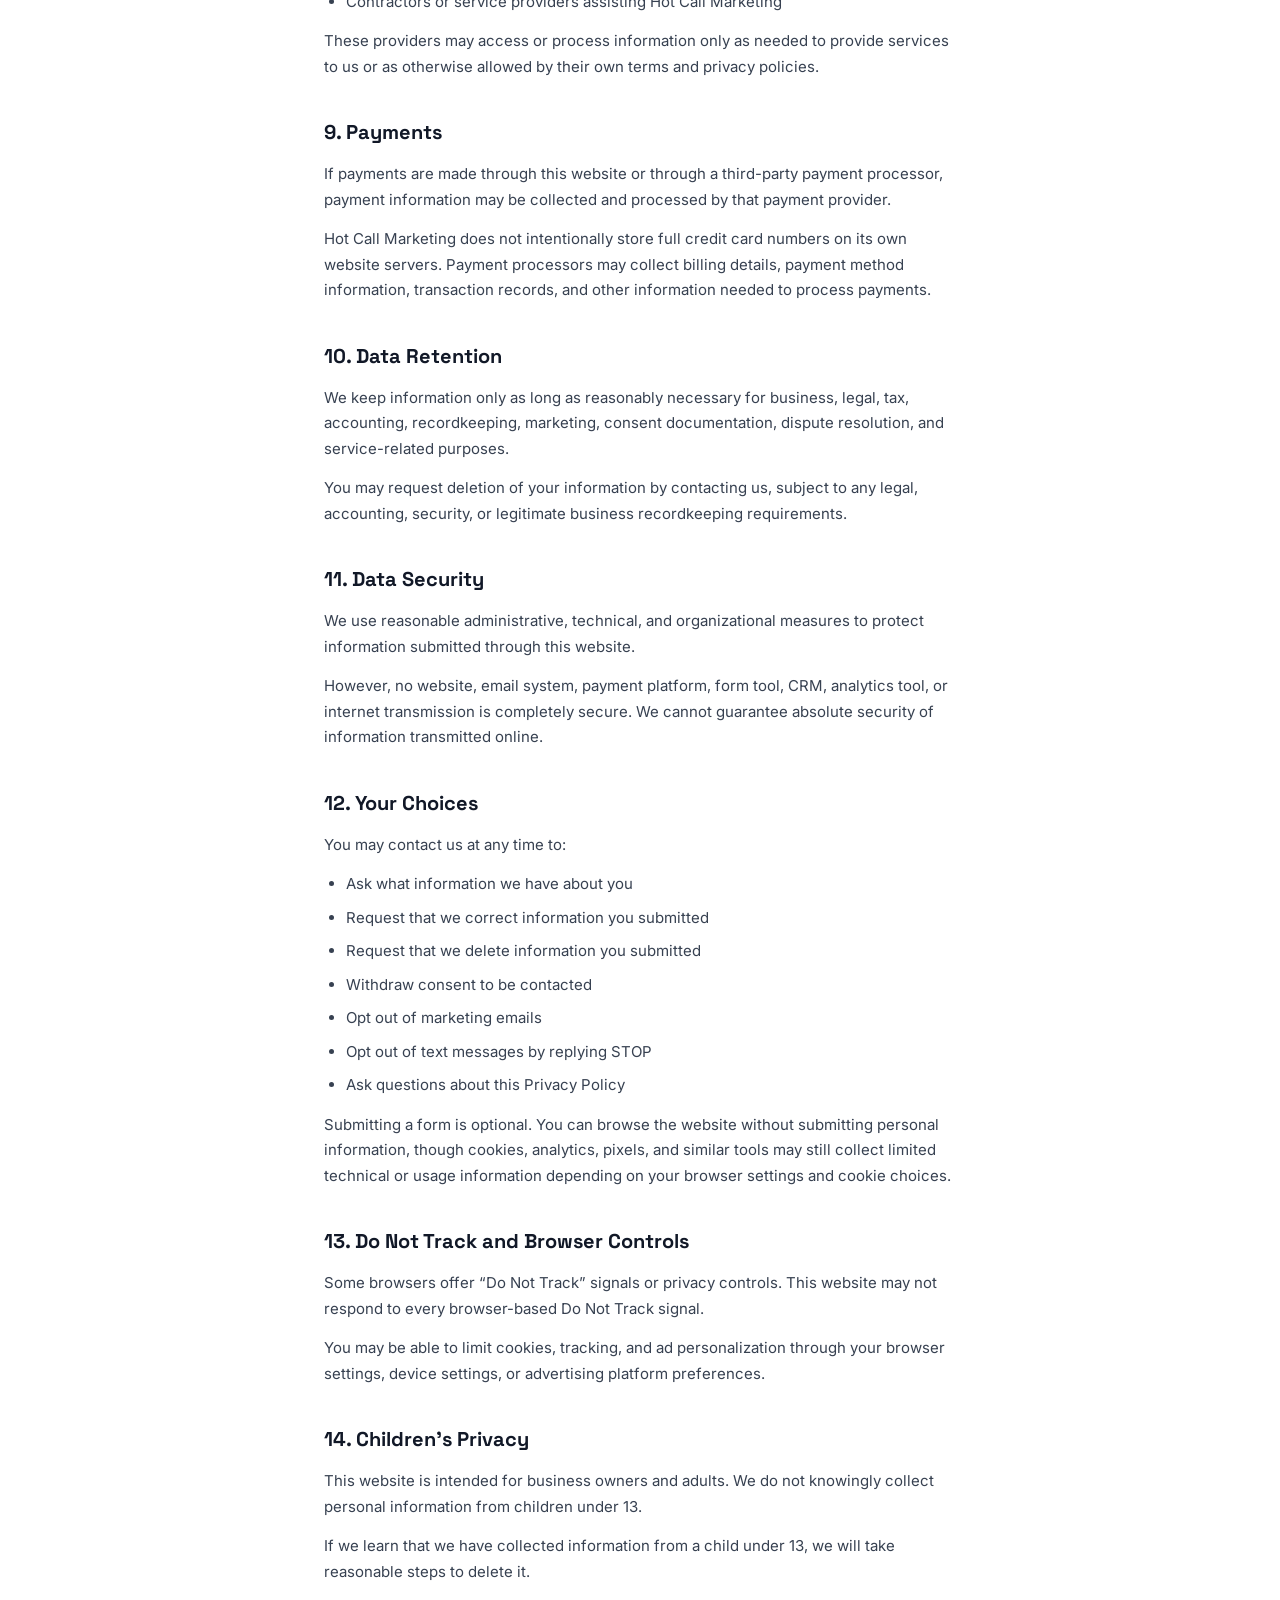
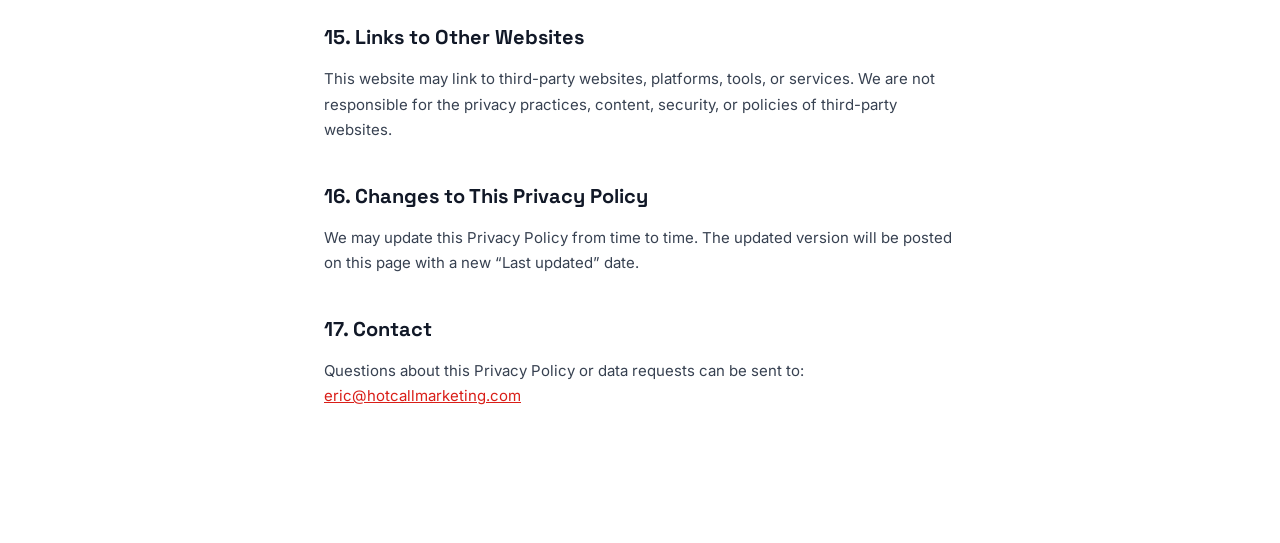
==== commit 093dc414: "fix: brand name is 'Hot Call Marketing' (space) everywhere — copy, meta, JSON-LD, legal pages, regen" ====
--- a/privacy.html
+++ b/privacy.html
@@ -3,7 +3,7 @@
 <head>
 <meta charset="UTF-8">
 <meta name="viewport" content="width=device-width, initial-scale=1.0">
-<title>Privacy Policy | HotCall Marketing</title>
+<title>Privacy Policy | Hot Call Marketing</title>
 <link rel="icon" type="image/svg+xml" href="/favicon.svg">
 <link rel="preconnect" href="https://fonts.googleapis.com">
 <link href="https://fonts.googleapis.com/css2?family=Inter:ital,wght@0,400;0,500;0,600;0,700;0,800;0,900;1,400&family=Space+Grotesk:wght@500;600;700&display=swap" rel="stylesheet">
@@ -23,11 +23,11 @@
 </head>
 <body>
 <div class="wrap">
-  <a href="/" class="back">← Back to HotCall Marketing</a>
+  <a href="/" class="back">← Back to Hot Call Marketing</a>
   <h1>Privacy Policy</h1>
   <p class="updated">Last updated: July 10, 2026</p>
 
-  <p>HotCall Marketing LLC respects your privacy. This Privacy Policy explains what information we collect, how we use it, where it may be sent, and the choices you have when you use hotcallmarketing.com.</p>
+  <p>Hot Call Marketing LLC respects your privacy. This Privacy Policy explains what information we collect, how we use it, where it may be sent, and the choices you have when you use hotcallmarketing.com.</p>
   <p>By using this website or submitting information through a form, you agree to the practices described in this Privacy Policy.</p>
 
   <h2>1. Information We Collect</h2>
@@ -112,7 +112,7 @@
   <p>These platforms may use cookies, pixels, device identifiers, or similar technologies to collect or receive information from this website and other websites.</p>
 
   <h2>5. Contact Consent</h2>
-  <p>When you check the consent box on our form or submit your contact information, you agree that HotCall Marketing may contact you using the phone number and email address you provided, including by phone, email, or text message, about your request.</p>
+  <p>When you check the consent box on our form or submit your contact information, you agree that Hot Call Marketing may contact you using the phone number and email address you provided, including by phone, email, or text message, about your request.</p>
   <p>Consent to receive text messages is not a condition of purchase. Message and data rates may apply.</p>
   <p>You can withdraw consent at any time by replying STOP to any text message, using the unsubscribe link in any marketing email, or contacting us directly.</p>
   <p>We may keep records of your consent, including what was agreed to, when it was agreed to, and where the consent was submitted, so we can honor and document your preferences.</p>
@@ -142,13 +142,13 @@
     <li>Payment processors</li>
     <li>Scheduling tools</li>
     <li>Automation tools</li>
-    <li>Contractors or service providers assisting HotCall Marketing</li>
+    <li>Contractors or service providers assisting Hot Call Marketing</li>
   </ul>
   <p>These providers may access or process information only as needed to provide services to us or as otherwise allowed by their own terms and privacy policies.</p>
 
   <h2>9. Payments</h2>
   <p>If payments are made through this website or through a third-party payment processor, payment information may be collected and processed by that payment provider.</p>
-  <p>HotCall Marketing does not intentionally store full credit card numbers on its own website servers. Payment processors may collect billing details, payment method information, transaction records, and other information needed to process payments.</p>
+  <p>Hot Call Marketing does not intentionally store full credit card numbers on its own website servers. Payment processors may collect billing details, payment method information, transaction records, and other information needed to process payments.</p>
 
   <h2>10. Data Retention</h2>
   <p>We keep information only as long as reasonably necessary for business, legal, tax, accounting, recordkeeping, marketing, consent documentation, dispute resolution, and service-related purposes.</p>
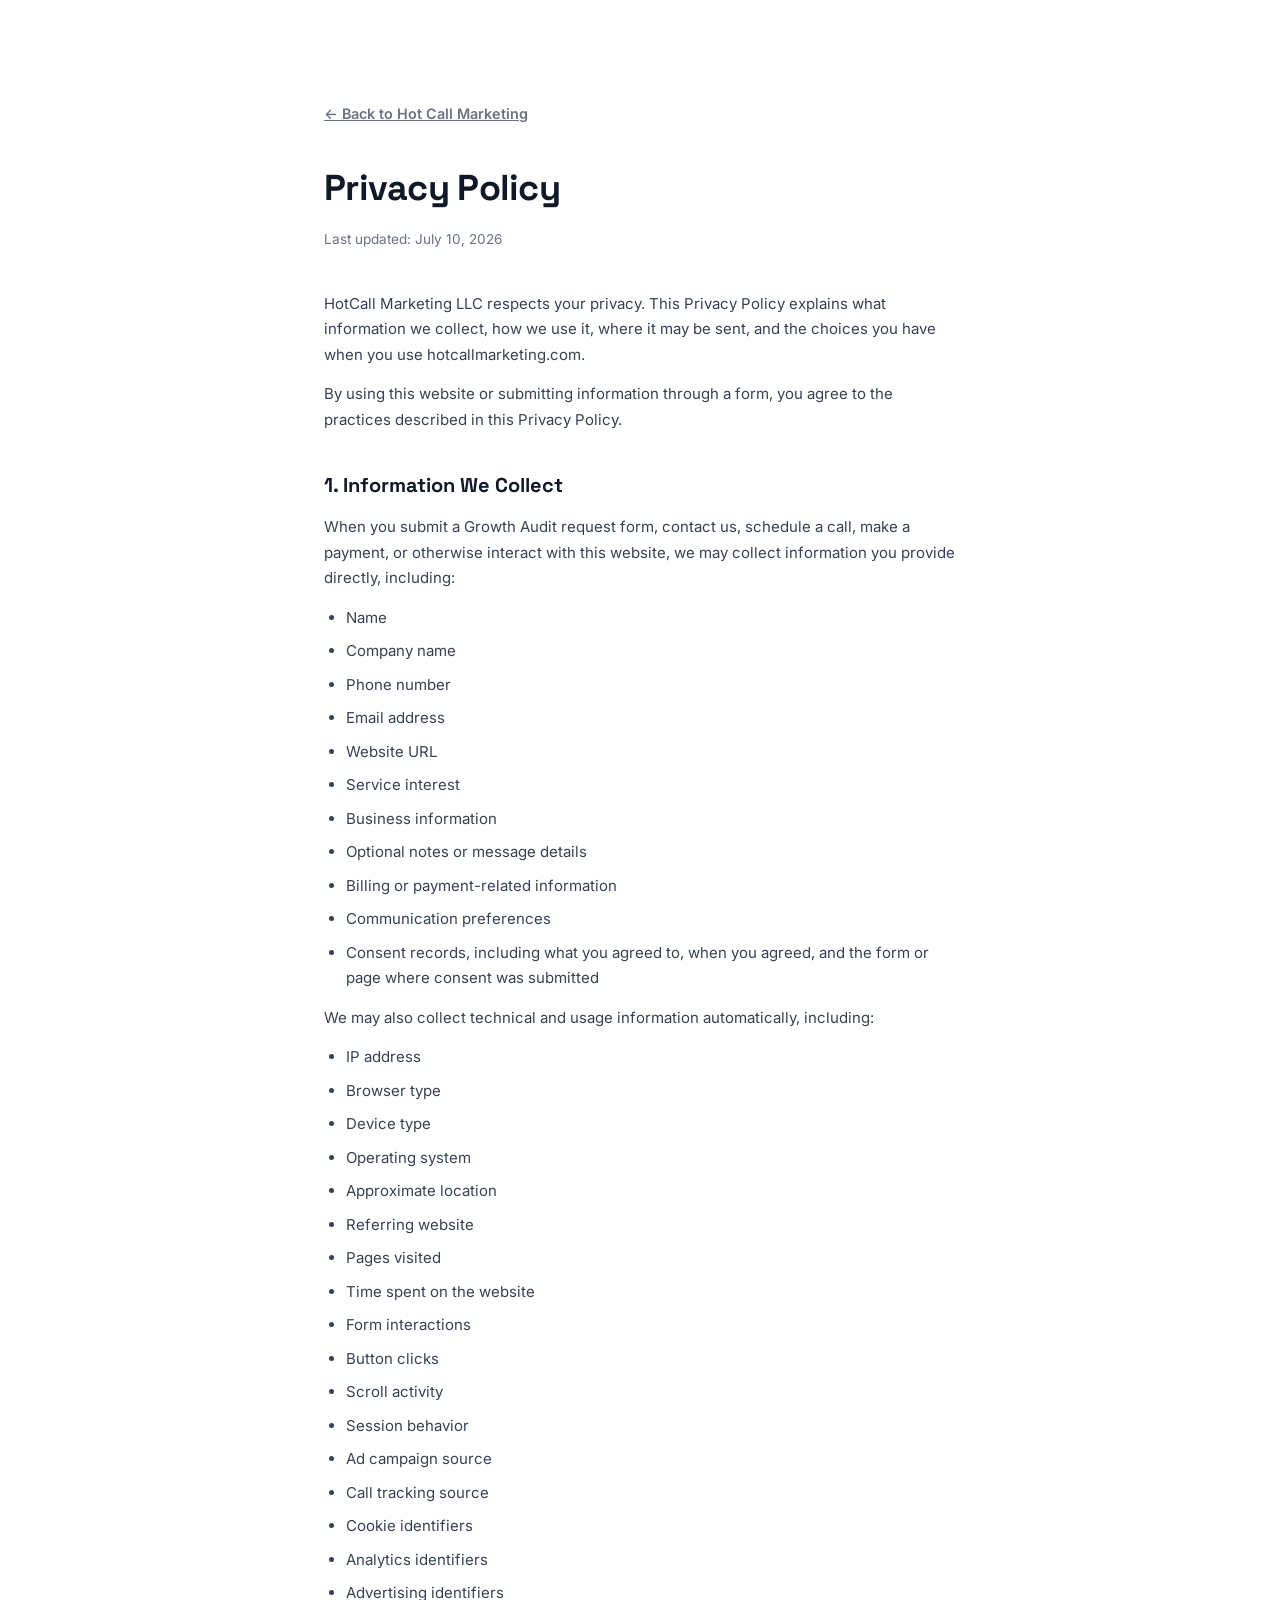
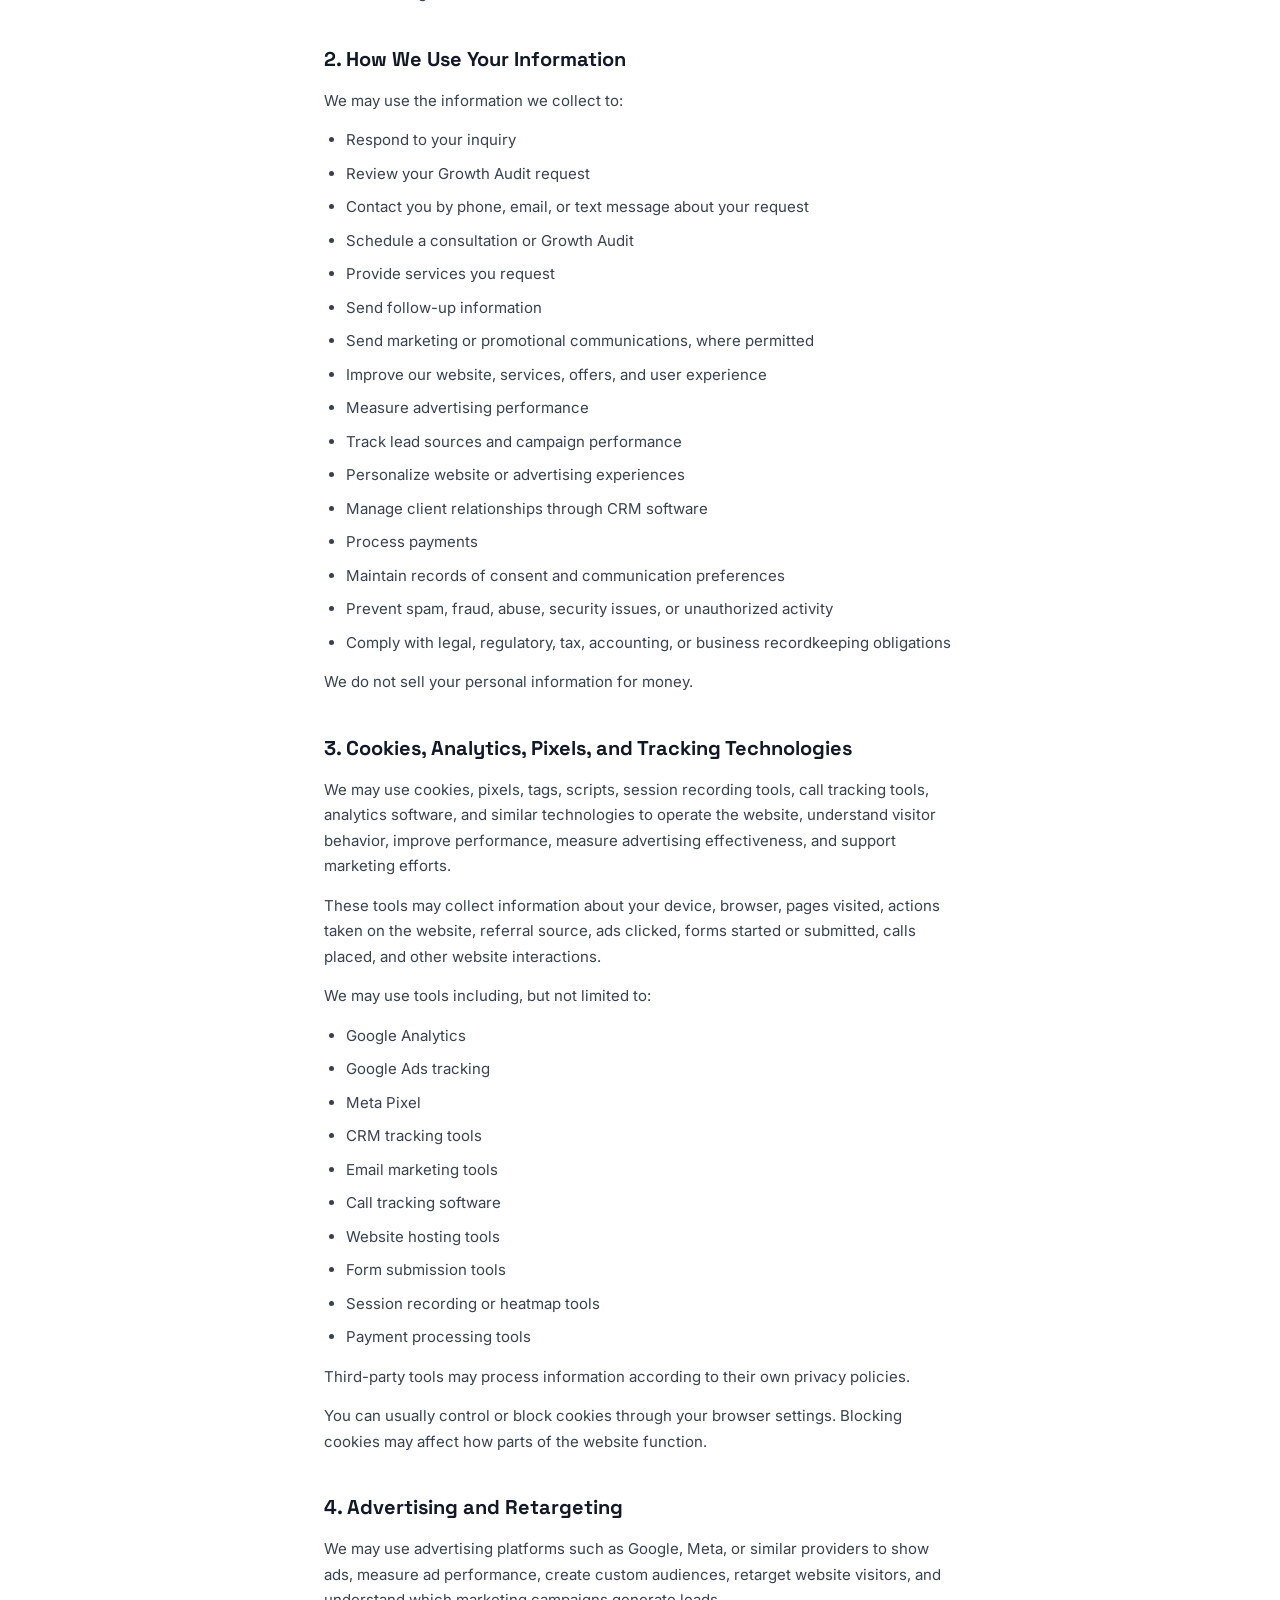
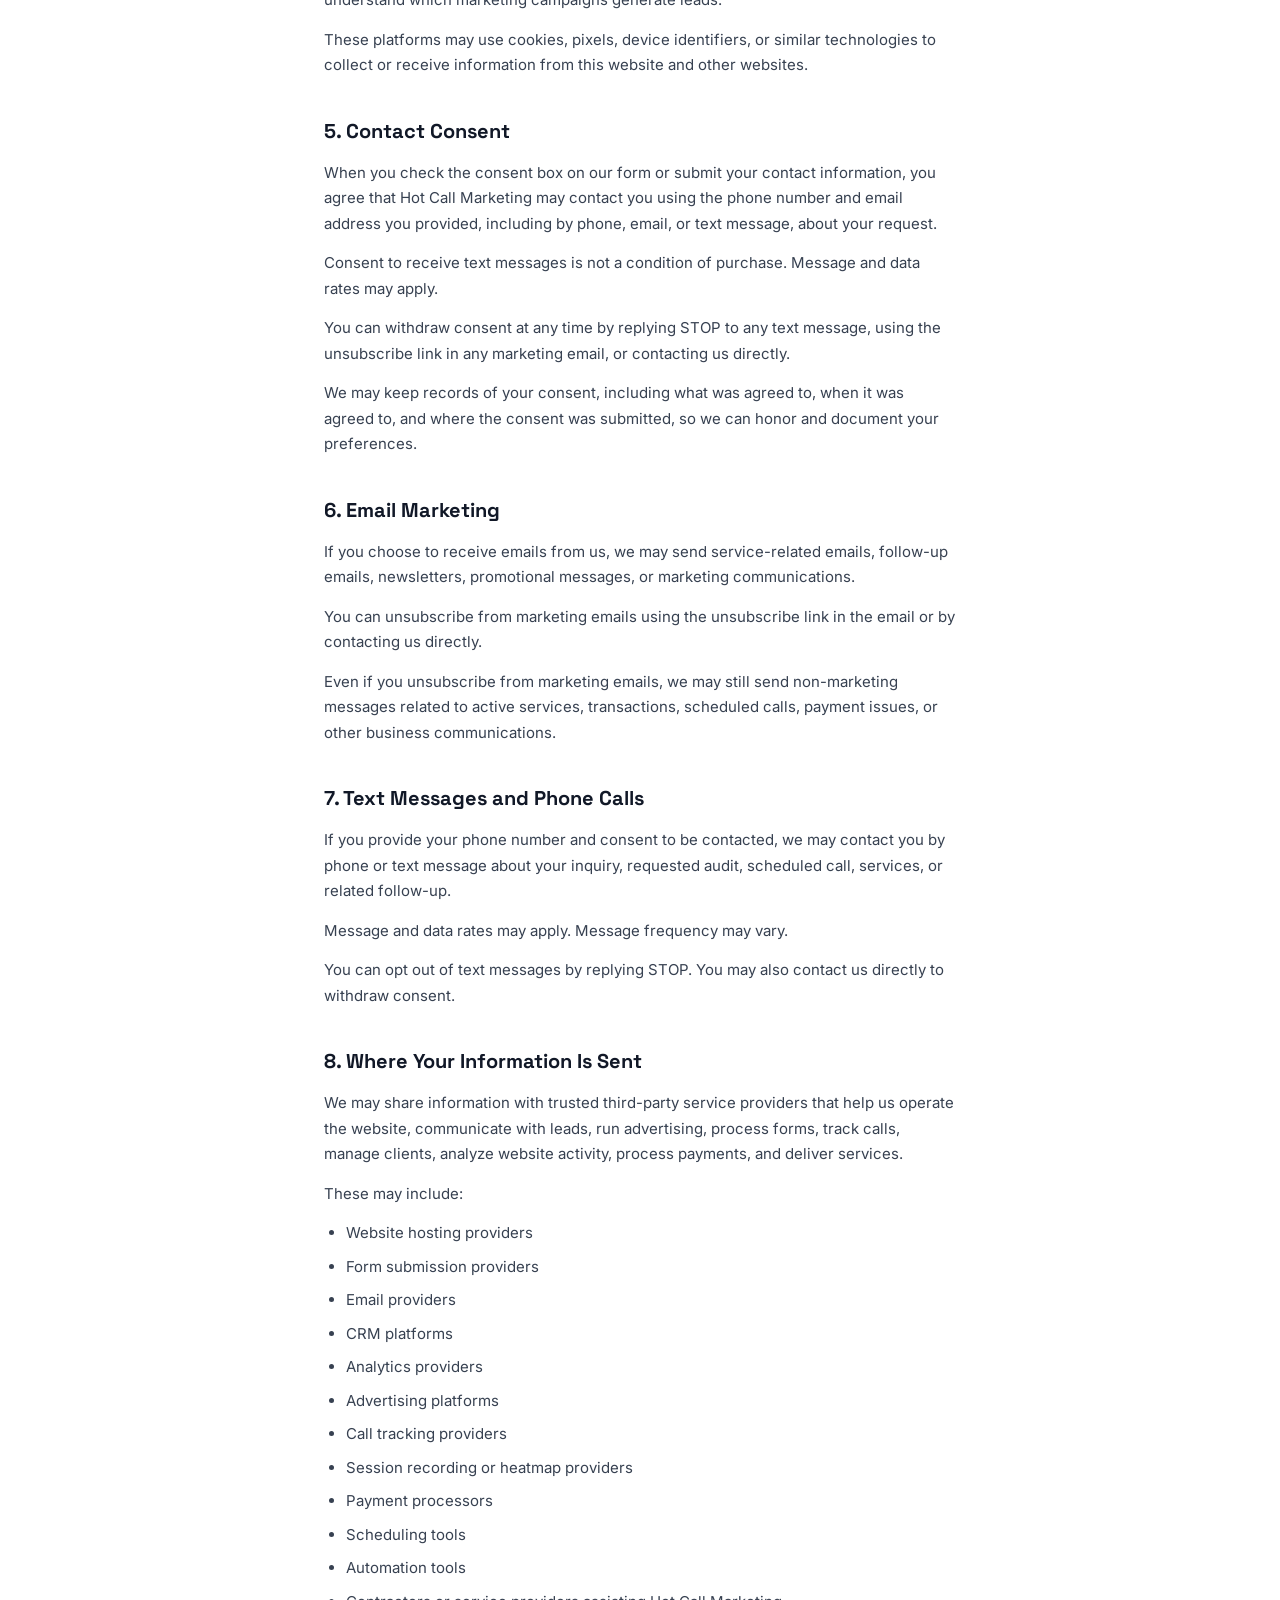
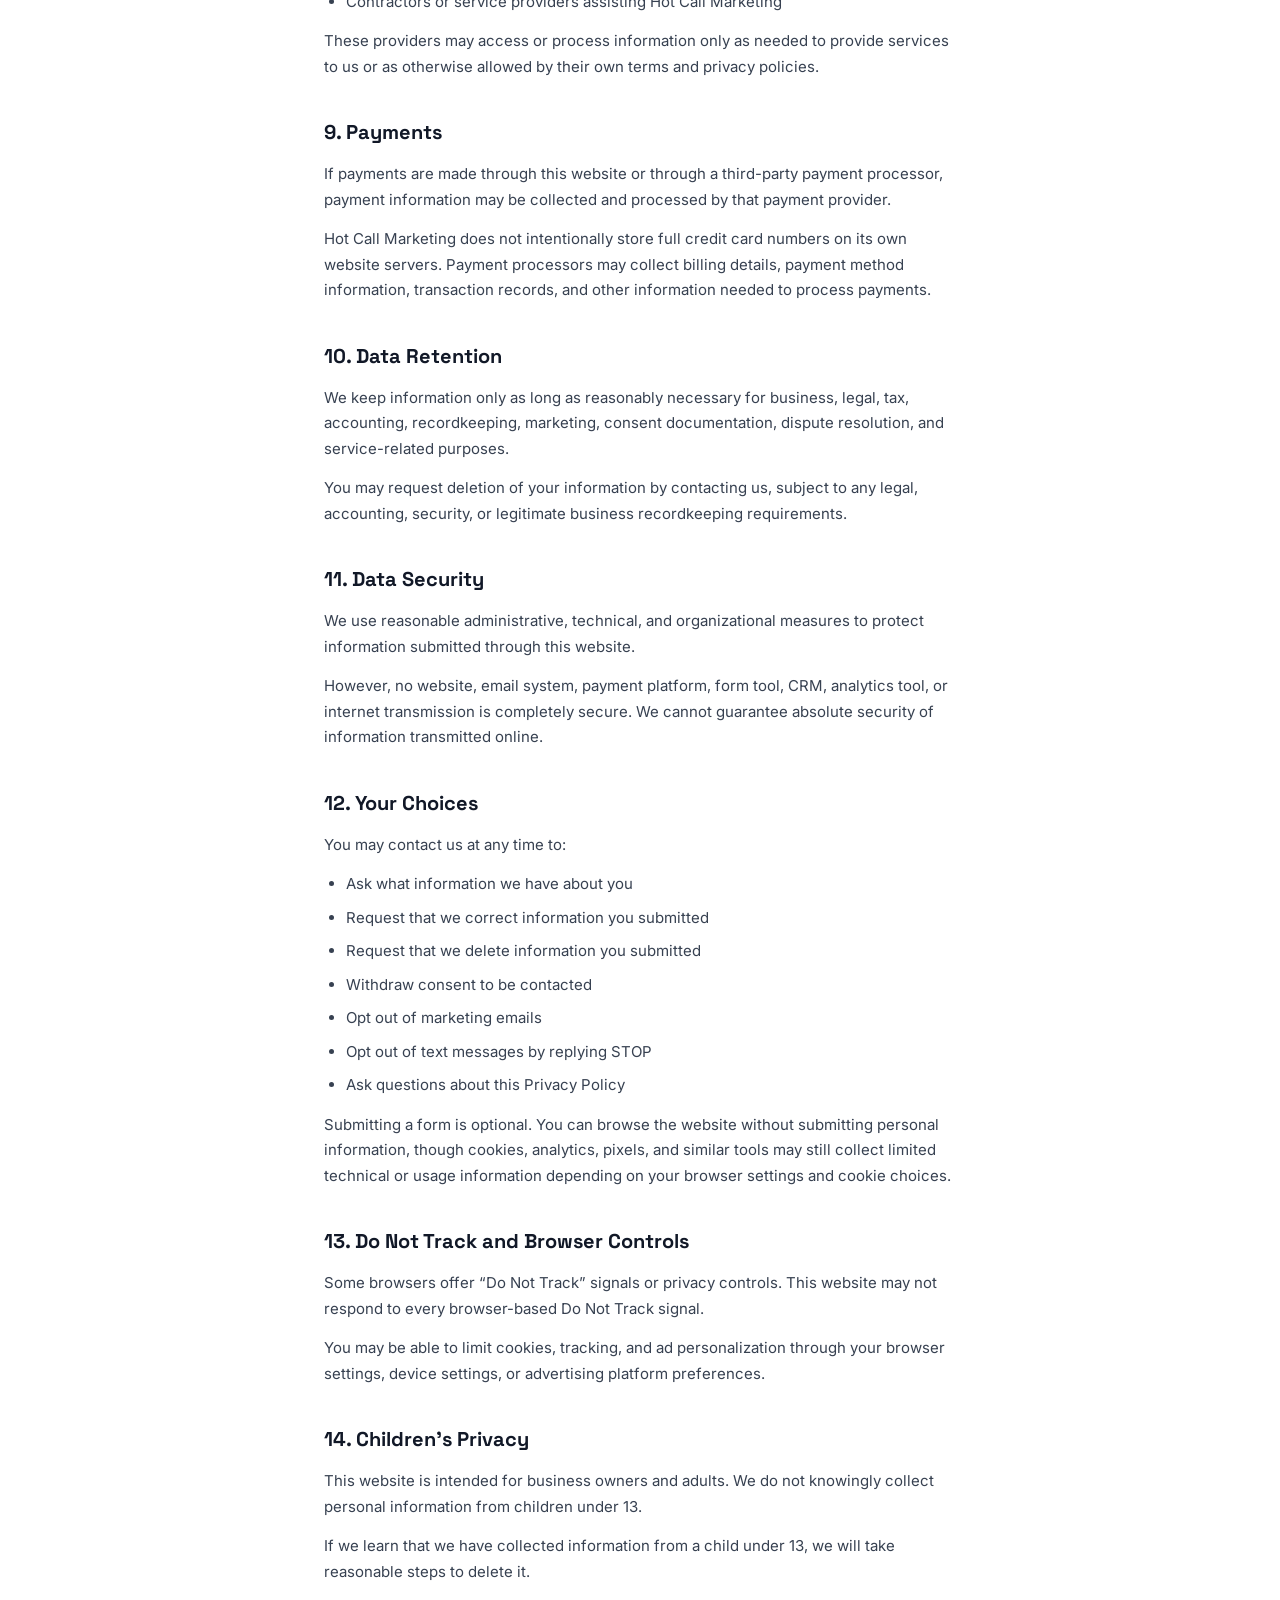
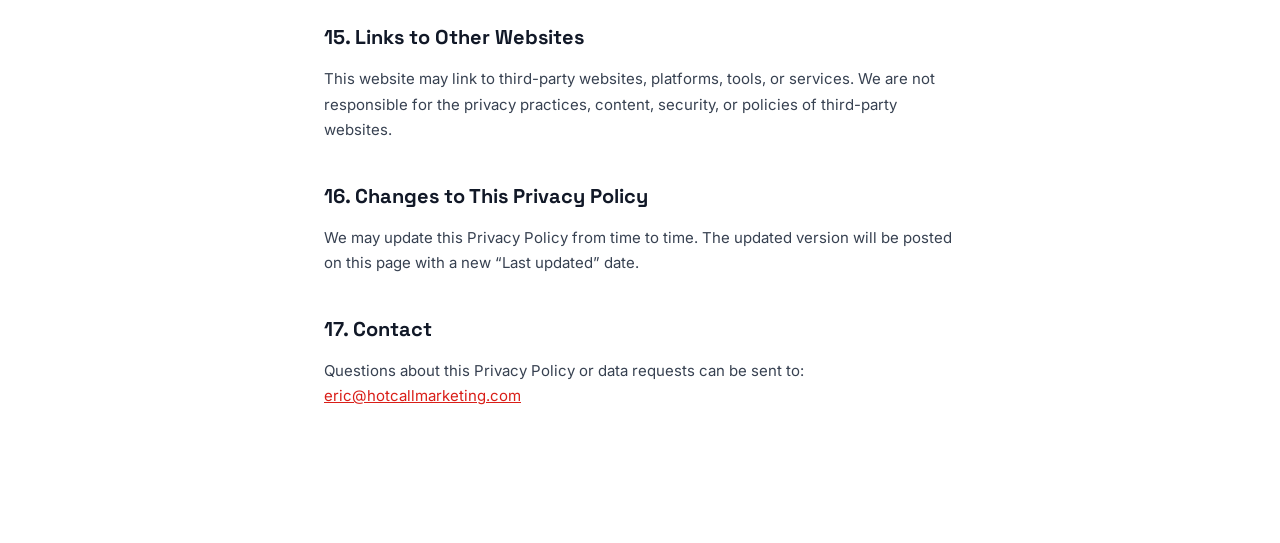
==== commit b4538696: "fix: legal-entity references revert to registered name 'HotCall Marketing LLC' (no space) until Sunb" ====
--- a/privacy.html
+++ b/privacy.html
@@ -27,7 +27,7 @@
   <h1>Privacy Policy</h1>
   <p class="updated">Last updated: July 10, 2026</p>
 
-  <p>Hot Call Marketing LLC respects your privacy. This Privacy Policy explains what information we collect, how we use it, where it may be sent, and the choices you have when you use hotcallmarketing.com.</p>
+  <p>HotCall Marketing LLC respects your privacy. This Privacy Policy explains what information we collect, how we use it, where it may be sent, and the choices you have when you use hotcallmarketing.com.</p>
   <p>By using this website or submitting information through a form, you agree to the practices described in this Privacy Policy.</p>
 
   <h2>1. Information We Collect</h2>
